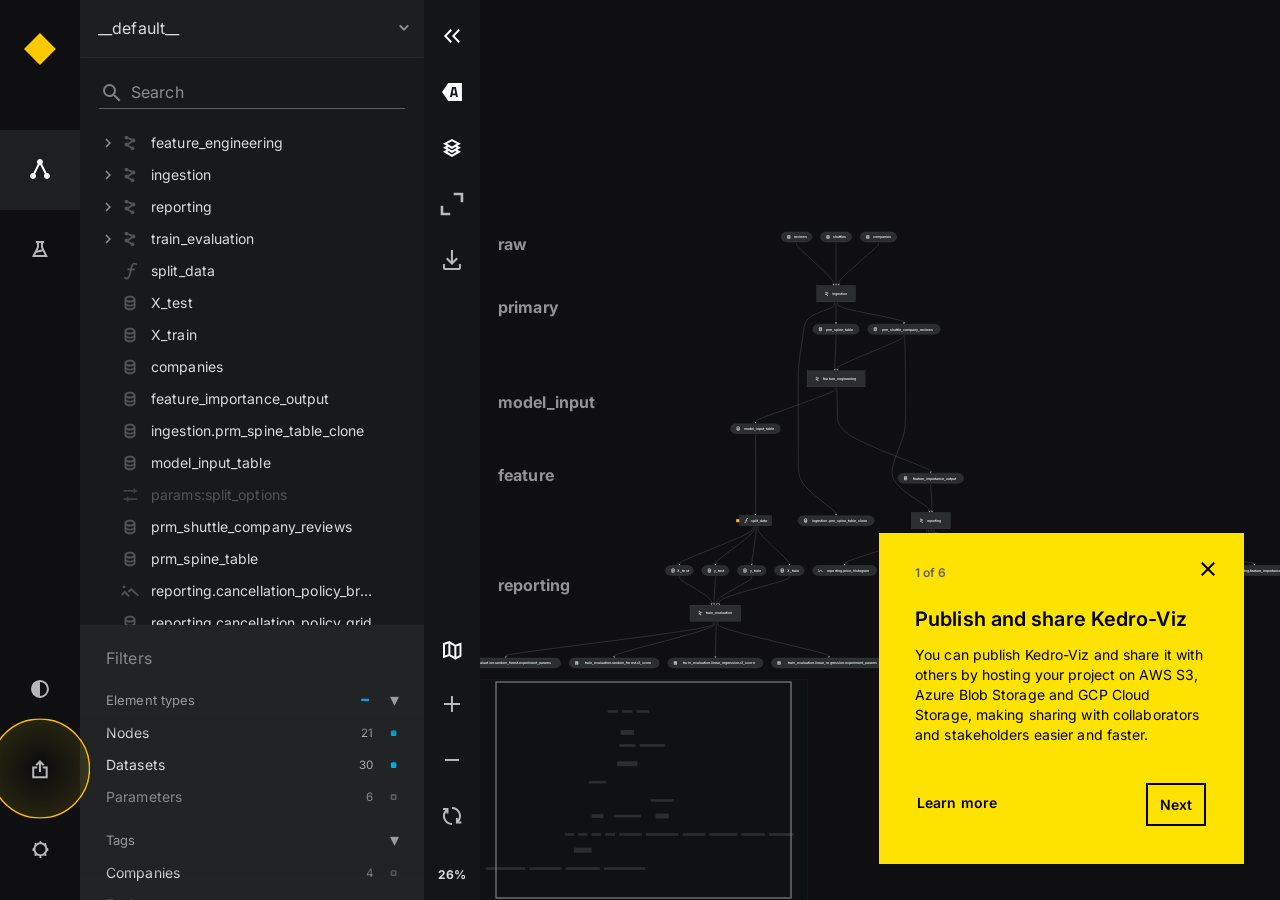
==== index.html @ f0e50290 "clear text Signed-off-by: Jitendra Gundaniya <jitendra_gundaniya@mckinsey.com>" ====
<!doctype html><html lang="en"><head><meta charset="utf-8"/><meta name="viewport" content="width=device-width,initial-scale=1,shrink-to-fit=no"/><meta name="theme-color" content="#000000"/><link rel="shortcut icon" href="./favicon.ico"/><title>Kedro-Viz</title><meta name="description" content="Kedro-Viz is an interactive development tool for building data science pipelines with Kedro."/><link rel="preconnect" href="https://fonts.googleapis.com"/><link rel="preconnect" href="https://fonts.gstatic.com" crossorigin/><link href="https://fonts.googleapis.com/css2?family=Inter:wght@400;600&display=swap" rel="stylesheet"/><script defer="defer" src="./static/js/main.639ee716.js"></script><link href="./static/css/main.9ee96c51.css" rel="stylesheet"></head><body><noscript>You need to enable JavaScript to run this app.</noscript><div id="root"></div></body></html>
---- static/css/main.9ee96c51.css ----
.kui-theme--light{--color-button--border:#000;--color-button--border--disabled:#000;--color-button__text--hover:#d9dcde;--color-button__text:#151515;--color-secondary-active:#f9f9fa}.kui-theme--dark{--color-button--border:#fff;--color-button--border--disabled:hsla(0,0%,100%,.302);--color-button__text--hover:#151515;--color-button__text:#d9dcde;--color-secondary-active:#2b2d2f}.button{display:inline-block}.button__btn{background:none;border:none;border-radius:0;box-shadow:none;color:var(--color-button__text);cursor:pointer;font-family:inherit;font-size:1.6em;font-weight:600;justify-content:center;letter-spacing:.1px;line-height:1.3;margin:2px;padding:.7em .8em .8em;transition:background .2s ease,border-color .2s ease,color .2s ease}.button__btn--small{font-size:1.4em;letter-spacing:.1px;line-height:1.4;padding:.7em .85em}.button__btn--primary{border:2px solid var(--color-button--border)}.button__btn--primary:active:not(:disabled){background:var(--color-button--border);color:var(--color-button__text--hover);transition:none}.button__btn--primary:focus{box-shadow:0 0 0 7px #00bcff}.button__btn--primary:hover:not(:disabled){background:var(--color-button--border);color:var(--color-button__text--hover)}.button__btn--primary:disabled{border:2px solid var(--color-button--border--disabled);color:var(--color-button--border--disabled);cursor:not-allowed}.button__btn--primary:focus-visible{outline:none}[data-whatinput=mouse] .button__btn--primary:focus{box-shadow:none}.button__btn--secondary{outline:4px solid #0000}.button__btn--secondary:after{background:none;content:"";display:block;height:2px;margin-bottom:-2px;transform:translateY(8px);transition:transform .1s ease,background .1s ease;width:100%}.button__btn--secondary:focus{outline:4px solid #00bcff}.button__btn--secondary:hover:after{background:var(--color-button--border);transform:translateY(4px)}.button__btn--secondary:active{background-color:var(--color-secondary-active);outline-color:var(--color-secondary-active)}[data-whatinput=mouse] .button__btn--secondary:focus{outline:none}.button__btn--success{animation:scale .35s ease;background-color:#31e27b;border:2px solid #31e27b;color:#000;width:172px}.button__btn--success:focus-visible{outline:none}.success-check-mark{animation:grow .35s ease .4s forwards;margin-left:.5em;transform:scale(0)}@keyframes scale{0%{transform:scaleX(1)}50%{transform:scaleX(1.15)}75%{transform:scaleX(.9)}to{transform:scaleX(1)}}@keyframes grow{0%{transform:scale(0)}80%{transform:scale(1.25)}to{transform:scale(1)}}.fade-enter{opacity:0}.fade-enter-active{opacity:1;transition:opacity .3s ease-in-out}.fade-exit{opacity:1}.fade-exit-active{opacity:0;transition:opacity .3s ease-in-out}.feature-hints{background-color:#ffe300;bottom:36px;color:#000;display:flex;flex-direction:column;height:auto;padding:32px 36px 36px;position:absolute;transition:height .3s ease-in-out,right .4s ease;width:365px;z-index:5}.feature-hints__reopen-message{font-size:14px;line-height:20px;margin:-8px 0 -12px}.feature-hints__nav{color:#636363;font-size:12px;font-weight:600;letter-spacing:.024px;line-height:16px}.feature-hints__close{position:absolute;right:24px;top:24px}.feature-hints__close svg{cursor:pointer;height:24px;width:24px}.feature-hints__header{font-size:20px;font-style:normal;font-weight:600;line-height:28px;margin:24px 0 12px}.feature-hints img{margin-bottom:12px}.feature-hints__description{font-size:14px;font-style:normal;font-weight:400;line-height:20px;margin-bottom:36px}.feature-hints__buttonsWrapper{display:flex;justify-content:space-between}.feature-hints__buttonsWrapper .button,.feature-hints__buttonsWrapper a{flex-shrink:0}.feature-hints__buttonsWrapper .button button{border-color:#000;color:#000}.feature-hints__buttonsWrapper .button button:hover:not(.button__btn--secondary){background:#000;color:#fff}.feature-hints__buttonsWrapper .button__btn--secondary:hover:after{background:#000}.feature-hints__buttonsWrapper .button__btn--secondary:active{background-color:initial;outline:medium none invert;outline:initial}.feature-hints__buttonsWrapper>div:first-of-type button{padding-left:0}.feature-hints__backNextButtons .button__btn--primary{margin-left:12px}.feature-hints__highlightDot{pointer-events:none;position:absolute;transform:translate(-50%,-50%);transition:left .3s ease-in-out,top .3s ease-in-out,opacity .1s ease-in-out;z-index:5}.pipeline-toolbar__label{background:var(--color-bg-alt);box-shadow:0 1px 3px #1c1e1f;color:var(--color-text-alt)}.pipeline-icon--container{position:relative}.pipeline-icon-toolbar__button{background:none;border:none;box-shadow:none;color:inherit;cursor:pointer;font-size:1.1em;height:56px;padding:0;position:relative;text-align:center;-webkit-user-select:none;user-select:none;vertical-align:middle;width:56px}@media(max-height:550px){.pipeline-icon-toolbar__button{height:42px}}.pipeline-icon-toolbar__button:focus{outline:none}[data-whatinput=keyboard] .pipeline-icon-toolbar__button:focus{outline:3px solid #00bcff}.pipeline-icon-toolbar__button:hover svg{opacity:1}.pipeline-icon-toolbar__button:disabled{cursor:not-allowed}.pipeline-icon-toolbar__button:disabled svg{opacity:.2}.pipeline-icon-toolbar__button svg{height:2.175em;width:2.175em}.pipeline-icon-toolbar__button--active svg{opacity:1}.pipeline-toolbar__label{display:inline-block;font-size:1.4em;opacity:0;padding:.5em .7em;pointer-events:none;position:absolute;white-space:nowrap;z-index:1}@media(max-width:700px){.pipeline-sidebar--visible .pipeline-toolbar__label{left:auto;margin-left:auto;margin-right:1.6em;right:50%}}.pipeline-icon-toolbar__button:hover .pipeline-toolbar__label,[data-whatinput=keyboard] .pipeline-icon-toolbar__button:focus .pipeline-toolbar__label{pointer-events:all}.pipeline-toolbar__label:after{border-style:solid;content:"";height:0;position:absolute;width:0}@media(max-width:700px){.pipeline-sidebar--visible .pipeline-toolbar__label:after{border-color:#0000 #0000 #0000 var(--color-bg-alt);border-width:7px 0 7px 7px;left:auto;right:-6.5px}}.pipeline-toolbar__label__visible{opacity:1}.pipeline-toolbar__label-right{left:50%;margin-left:1.6em;margin-top:-1.2em;top:50%}.pipeline-toolbar__label-right:after{border-color:#0000 var(--color-bg-alt) #0000 #0000;border-width:7px 7px 7px 0;left:-6.5px;top:calc(50% - 7px)}.pipeline-toolbar__label-left{margin-right:1.6em;margin-top:-1.2em;right:50%;top:50%}.pipeline-toolbar__label-left:after{border-color:#0000 #0000 #0000 var(--color-bg-alt);border-width:7px 0 7px 7px;right:7.5px;top:calc(50% - 7px)}.pipeline-toolbar__label-bottom{left:50%;margin-top:.5em;transform:translateX(-50%)}.pipeline-toolbar__label-bottom:after{border-color:#0000 #0000 var(--color-bg-alt) #0000;border-width:0 7px 7px;bottom:100%;left:calc(50% - 7px)}.pipeline-toolbar__label-top{bottom:100%;left:50%;margin-bottom:.5em;transform:translateX(-50%)}.pipeline-toolbar__label-top:after{border-color:var(--color-bg-alt) #0000 #0000 #0000;border-width:7px 7px 0;right:calc(50% - 7px);top:100%}.pipeline-icon{fill:var(--color-default-alt);opacity:.7;transition:opacity .3s ease}.pipeline-global-control-toolbar,.pipeline-global-routes-toolbar{display:block;list-style:none;margin:0;padding:1em 0}.pipeline-global-toolbar{background:var(--color-global-toolbar-background);border-right:1px solid var(--color-border-line);display:flex;flex-direction:column;height:100%;left:0;position:absolute;top:0;width:80px;z-index:5}.pipeline-global-control-toolbar{margin-top:auto}.pipeline-menu-button--large{height:80px;width:80px}.pipeline-menu-button--link:hover{background-color:var(--color-bg-2);border-right:1px solid var(--color-border-line)}.pipeline-menu-button--logo{margin-bottom:40px}.pipeline-menu-button--logo svg{height:2.9em;opacity:1;width:2.9em}.pipeline-menu-button--pipeline svg{opacity:.7}.pipeline-global-routes-toolbar a.active .pipeline-menu-button--link{background-color:var(--color-global-toolbar-active-btn);border-right:1px solid var(--color-border-line)}.pipeline-global-routes-toolbar a.active .pipeline-menu-button--link svg{opacity:1}.update-reminder-dot{background-color:#ffbc00;border-radius:50%;height:8px;position:absolute;right:28px;top:31px;width:8px}.kui-theme--light{--color-modal-bg:#242424;--color-modal-content:#fff;--color-modal-title:#000;--color-modal-description:#242424}.kui-theme--dark{--color-modal-bg:#0f0f11;--color-modal-content:#2b2d2f;--color-modal-title:#fff;--color-modal-description:#989898}.modal{height:100%;left:0;position:fixed;top:0;transition:visibility .4s ease;visibility:hidden;width:100%;z-index:6}.modal--visible{visibility:visible}.modal__bg{background:var(--color-modal-bg);height:100%;opacity:0;position:absolute;transition:opacity .4s ease;width:100%}.modal__bg--visible{opacity:.7}.modal__content{background:var(--color-modal-content);left:50%;max-width:420px;opacity:0;position:absolute;top:50%;transform:translate(-50%,-50%) translateY(80px);transition:opacity .4s,transform .4s;width:100%}.modal__content--visible{opacity:1;transform:translate(-50%,-50%)}.modal__wrapper{align-items:center;display:flex;flex-direction:column;height:100%;justify-content:space-between;padding:40px;text-align:center;width:100%}.modal__title{color:var(--color-modal-title);font-size:2em;font-weight:500;line-height:1.4;margin-bottom:40px;width:100%}.modal__description{color:var(--color-modal-description);margin-bottom:40px}.modal .pipeline-icon{position:absolute;right:10px;top:10px}.pipeline-export-modal .button{margin:0 10px}.pipeline-tooltip__text{background:var(--color-bg-alt);box-shadow:0 1px 3px #1c1e1f;color:var(--color-text-alt)}.pipeline-tooltip{bottom:calc(100% + 10px);font-size:12px;left:50%;opacity:0;pointer-events:none;position:absolute;transform:translate(-50%);transition:opacity .1s ease,visibility .1s ease 1s;visibility:hidden;z-index:9}.pipeline-tooltip--chart{bottom:auto;left:-20px;top:-10px;width:100vw}.pipeline-tooltip--visible{opacity:1;visibility:visible}.pipeline-tooltip--right{left:auto;right:-20px}.pipeline-tooltip--top{top:10px}.pipeline-tooltip--no-delay{transition-delay:0s}.pipeline-tooltip__text{max-width:calc(50vw - 150px);overflow-wrap:break-word;padding:8px 12px;position:relative;width:-webkit-max-content;width:max-content}.pipeline-tooltip__text:after{border-bottom:0 solid #0000;border-left:10px solid #0000;border-right:10px solid #0000;border-top:10px solid #0000;border-top-color:var(--color-bg-alt);bottom:-9.5px;content:"";height:0;left:10px;position:absolute;width:0}.pipeline-tooltip--chart .pipeline-tooltip__text{bottom:0;left:0;padding:12px 20px;position:absolute}.pipeline-tooltip--right.pipeline-tooltip--chart .pipeline-tooltip__text{left:auto;right:0}.pipeline-tooltip--right.pipeline-tooltip--chart .pipeline-tooltip__text:after{left:auto;right:10px}.pipeline-tooltip--top.pipeline-tooltip--chart .pipeline-tooltip__text{bottom:auto;top:0}.pipeline-tooltip--top.pipeline-tooltip--chart .pipeline-tooltip__text:after{border-bottom-color:var(--color-bg-alt);border-top-color:#0000;border-width:0 10px 10px;bottom:auto;top:-9.5px}.pipeline-tooltip--small-arrow .pipeline-tooltip__text:after{border-width:5px 5px 0;bottom:-4.5px}.pipeline-tooltip--top.pipeline-tooltip--small-arrow .pipeline-tooltip__text:after{border-width:0 5px 5px;top:-4.5px}.pipeline-tooltip--center-arrow:not(.pipeline-tooltip--right) .pipeline-tooltip__text:after{left:50%;transform:translateX(-50%)}.pipeline-tooltip--right.pipeline-tooltip--center-arrow .pipeline-tooltip__text:after{top:50%;transform:translateY(-50%)}.container{display:flex;position:relative}.command-value{align-items:center;display:flex;flex-grow:1;font-family:ui-monospace,sfmono-regular,sf mono,menlo,consolas,liberation mono,monospace;font-size:13px;padding-right:24px}.command-value--no-visible{opacity:0}.copy-message{left:0;padding-top:4px;position:absolute}.copy-message--no-visible{display:none}.toolbox{display:block;height:34px;list-style:none;margin:-.1em 0 0;padding:0;position:relative;width:26px}.copy-button{height:auto;margin-top:.3em;opacity:.55;width:auto}.copy-button .pipeline-icon{height:26px;width:26px}.copy-button:hover{opacity:1}.copy-button:active{opacity:.85;transform:translateY(1px)}.kui-theme--dark{--sliced-pipeline-action-bar--background:#242526;--sliced-pipeline-action-bar--color:#fff;--sliced-pipeline-action-bar--color-faded:#ccd0d3;--sliced-pipeline-action-bar--background--hover:#fff;--sliced-pipeline-action-bar--color--hover:#000;--sliced-pipeline-action-bar--code-background:#000;--sliced-pipeline-action-bar-shadow-start:#424242;--sliced-pipeline-action-bar-shadow-end:#000}.kui-theme--light{--sliced-pipeline-action-bar--background:#fff;--sliced-pipeline-action-bar--color:#000;--sliced-pipeline-action-bar--color-faded:#747474;--sliced-pipeline-action-bar--background--hover:#000;--sliced-pipeline-action-bar--color--hover:#fff;--sliced-pipeline-action-bar--code-background:#f2f3f4;--sliced-pipeline-action-bar-shadow-start:#c6cace;--sliced-pipeline-action-bar-shadow-end:#f2f3f4}@keyframes slideUpTranslate{0%{opacity:0;transform:translateY(30px)}to{opacity:1;transform:translateY(0)}}.sliced-pipeline-action-bar{background-color:var(--sliced-pipeline-action-bar--background);border-radius:4px;bottom:30px;display:flex;margin:0;padding:8px 10px;position:absolute;transition:transform .3s ease-out,opacity .3s ease-out}.sliced-pipeline-action-bar .pipeline-icon-toolbar__button{height:24px;margin:0;opacity:1;width:24px}.sliced-pipeline-action-bar .pipeline-icon-toolbar__button svg{fill:var(--sliced-pipeline-action-bar--color);opacity:1}.sliced-pipeline-action-bar--first-render{animation:slideUpTranslate .3s ease-out forwards}.sliced-pipeline-action-bar--info{align-items:center;color:var(--sliced-pipeline-action-bar--color-faded);display:flex;font-size:14px;font-weight:600;line-height:20px;margin-left:6px;margin-right:16px}.sliced-pipeline-action-bar--run-command{display:flex;max-width:780px;min-width:296px}.sliced-pipeline-action-bar--run-command .container{align-items:center;justify-content:space-between;width:100%}.sliced-pipeline-action-bar--run-command .command-value{background-color:var(--sliced-pipeline-action-bar--code-background);color:var(--sliced-pipeline-action-bar--color);overflow-x:scroll;padding:10px 12px;text-overflow:ellipsis;white-space:nowrap}.sliced-pipeline-action-bar--run-command .toolbox{align-items:center;display:flex;justify-content:center;margin:0 10px;width:auto}.sliced-pipeline-action-bar--run-command .pipeline-icon--container{padding:8px}.sliced-pipeline-action-bar--run-command .pipeline-icon--container:hover{background:var(--sliced-pipeline-action-bar--code-background)}.sliced-pipeline-action-bar--run-command .pipeline-icon{height:24px;width:24px}.sliced-pipeline-action-bar--run-command .pipeline-tooltip{bottom:calc(100% + 20px)}.sliced-pipeline-action-bar--run-command-long .command-value{background-attachment:local,local,scroll,scroll;background-color:var(--sliced-pipeline-action-bar--code-background);background-image:linear-gradient(to right,var(--sliced-pipeline-action-bar--code-background),var(--sliced-pipeline-action-bar--code-background)),linear-gradient(to right,var(--sliced-pipeline-action-bar--code-background),var(--sliced-pipeline-action-bar--code-background)),linear-gradient(to right,var(--sliced-pipeline-action-bar-shadow-start),var(--sliced-pipeline-action-bar-shadow-end)),linear-gradient(to left,var(--sliced-pipeline-action-bar-shadow-start),var(--sliced-pipeline-action-bar-shadow-end));background-position:0,100%,0,100%;background-repeat:no-repeat;background-size:30px 100%,30px 100%,30px 100%,30px 100%}.sliced-pipeline-action-bar--cta{align-items:center;border:1px solid var(--sliced-pipeline-action-bar--color);border-radius:4px;display:flex;height:40px;justify-content:center;padding:8px 12px}.sliced-pipeline-action-bar--reset{background:#f03b3a;border:none}.sliced-pipeline-action-bar--reset:hover{background:#dc3938}.sliced-pipeline-action-bar--reset .button__btn{border:none;color:#fff;font-size:14px;padding:0}.sliced-pipeline-action-bar--reset .button__btn:hover{background:#dc3938;color:#fff}.sliced-pipeline-action-bar--slice{cursor:pointer}.sliced-pipeline-action-bar--slice:hover{background:var(--sliced-pipeline-action-bar--background--hover)}.sliced-pipeline-action-bar--slice:hover .pipeline-icon path{fill:var(--sliced-pipeline-action-bar--color--hover)}.sliced-pipeline-action-bar--slice:hover .sliced-pipeline-action-bar--slice-text{color:var(--sliced-pipeline-action-bar--color--hover)}.sliced-pipeline-action-bar--slice .pipeline-icon--container{list-style-type:none}.sliced-pipeline-action-bar--slice .pipeline-icon{height:24px;width:24px}.sliced-pipeline-action-bar--slice .pipeline-icon path{fill:var(--sliced-pipeline-action-bar--color)}.sliced-pipeline-action-bar--slice .sliced-pipeline-action-bar--slice-text{color:var(--sliced-pipeline-action-bar--color);font-size:14px;font-weight:600;margin-left:4px}.kui-theme--dark{--sliced-pipeline-notification--background:#242526;--sliced-pipeline-notification--color:#fff}.kui-theme--light{--sliced-pipeline-notification--background:#fff;--sliced-pipeline-notification--color:#000}.sliced-pipeline-notification{animation:fadeIn .5s ease-out forwards;background-color:var(--sliced-pipeline-notification--background);border-radius:4px;bottom:30px;color:var(--sliced-pipeline-notification--color);display:flex;font-size:14px;font-style:normal;font-weight:600;left:40%;margin:0;padding:8px 16px;position:absolute;transition:left .5s ease-out}.sliced-pipeline-notification--no-sidebar{left:30%}.feedback-button{background-color:#007bff;border:none;color:#fff;cursor:pointer;font-size:16px;height:40px;line-height:40px;opacity:0;padding:0 16px;position:fixed;right:-96px;text-align:center;top:50%;transform:translateY(-50%) rotate(90deg)}.feedback-button--visible{opacity:1;transition:opacity .5s ease-in}.kui-theme--dark{--mood-name--color:#747474}.kui-theme--light{--mood-name--color:#989898}.mood-wrapper{align-items:center;display:flex;gap:12px;justify-content:center}.mood-wrapper .pipeline-icon--container{list-style-type:none}.mood-wrapper .pipeline-icon-toolbar__button{height:32px;width:32px}.mood-wrapper .pipeline-icon-toolbar__button:hover path{fill:#00bcff}.mood-wrapper .pipeline-icon-toolbar__button svg{height:32px;width:32px}.mood-icon--selected path{fill:#00bcff}.mood-icon-wrapper--selected{position:relative}.mood-name{color:var(--mood-name--color);font-size:12px;font-style:normal;font-weight:400;left:50%;line-height:20px;margin-top:12px;opacity:0;position:absolute;text-align:center;top:125%;transform:translate(-50%,-50%)}.mood-name--selected{opacity:1}.kui-theme--dark{--feedback-form-bg:#fff;--feedback-form-content:#2b2d2f;--feedback-form-title:#000;--feedback-form--text-area--background:#242526;--feedback-form--text-area-placeholder--color:#747474}.kui-theme--light{--feedback-form-bg:#000;--feedback-form-content:#fff;--feedback-form-title:#fff;--feedback-form--text-area--background:#fff;--feedback-form--text-area-placeholder--color:#989898}.feedback-form--wrapper{animation:fadeIn .5s ease-in;background-color:var(--feedback-form-bg);border-radius:8px 0 0 8px;min-width:312px;padding:24px 24px 36px;position:fixed;right:0;top:320px}.feedback-form--wrapper .button__btn{margin-top:12px}.feedback-form--wrapper-no-text-area{padding-bottom:68px}.feedback-form--text-area::placeholder{color:var(--feedback-form--text-area-placeholder--color);font-family:Inter,sans-serif;margin:auto;text-align:center}.feedback-form--text-area{align-items:center;background-color:#0000;border:1px solid gray;color:var(--feedback-form-title);display:flex;font-family:Inter,sans-serif;font-size:14px;height:104px;margin-top:68px;padding:8px 12px;resize:none;text-align:left;width:364px}.feedback-form--title{color:var(--feedback-form-title);font-size:18px;font-style:normal;font-weight:400;line-height:28px;margin-bottom:24px;margin-top:12px;text-align:center}.feedback-form--close-icon{cursor:pointer;height:24px;margin-left:auto;width:24px}.feedback-form--close-icon path{fill:var(--feedback-form-title)}.feedback-form{align-items:center;display:flex;flex-direction:column;justify-content:center}.feedback-form .button__btn{border:1px solid var(--feedback-form-title);color:var(--feedback-form-title);margin-top:36px;padding:8px 12px}.feedback-form .button__btn:hover{background-color:var(--feedback-form-title);color:var(--feedback-form-bg)}.feedback-form--message{color:var(--feedback-form-title);font-size:14px;font-style:normal;font-weight:400;line-height:20px;padding:24px 36px;width:auto}.pipeline-edge path{fill:none;stroke-width:1.5px;stroke:var(--edge-stroke);pointer-events:none}.pipeline-edge--parameters path{stroke:var(--parameter-accent)}.pipeline-edge--parameters-input path{stroke:var(--parameter-accent-input)}.pipeline-edge--dataset--input path{stroke-dasharray:3px 3px}.pipeline-edge--faded{opacity:.1}.pipeline-flowchart__arrowhead{fill:var(--edge-arrowhead-fill)}.pipeline-flowchart__arrowhead--input{fill:var(--node-input-fill)}.pipeline-flowchart__arrowhead--accent{fill:var(--parameter-accent)}.pipeline-flowchart__arrowhead--accent--input{fill:var(--parameter-accent-input)}.pipeline-layer{fill:var(--layer-fill);opacity:0;transition:opacity .5s ease}.pipeline-layer:hover{opacity:1}.pipeline-graph--export .pipeline-layer{display:none}@media print{.pipeline-layer{display:none}}.kui-theme--light{--layer-bg-transparent:#ccd0d300}.kui-theme--dark{--layer-bg-transparent:#0f0f1100}.pipeline-flowchart__layer-names{height:100%;left:0;list-style:none;margin:0;opacity:0;padding:0;pointer-events:none;position:absolute;top:0;transition:opacity .7s ease;width:130px}.pipeline-flowchart__layer-names--visible{opacity:1}.pipeline-flowchart__layer-names--no-global-toolbar{left:-80px}.pipeline-flowchart__layer-names--no-sidebar{left:0}@media print{.pipeline-flowchart__layer-names{display:none}}.pipeline-layer-name{align-items:center;color:var(--layer-text);display:flex;font-size:1.6em;font-weight:700;height:20px;padding-left:18px;position:absolute;top:-10px;transition:opacity .5s ease;white-space:nowrap}.pipeline-layer-name--active{opacity:1!important}.pipeline-node{cursor:pointer}.pipeline-node text{fill:var(--node-labeltext-fill);font-size:1.4em;font-weight:600;pointer-events:none}.pipeline-node .pipeline-node__bg{stroke-width:1px;fill:var(--node-fill-default);stroke:var(--node-stroke-default)}.pipeline-node:focus{outline:none}[data-whatinput=keyboard] .pipeline-node:focus .pipeline-node__bg{stroke:#00bcff;stroke-width:3.5px}.pipeline-node--active .pipeline-node__bg{fill:var(--node-fill-active);stroke:var(--node-stroke-active)}.pipeline-node--active .pipeline-node__icon,.pipeline-node--active text{fill:var(--node-icon-fill)}.pipeline-node--parameters .pipeline-node__bg{stroke:var(--parameter-accent)}.pipeline-node--dataset-input text{fill:var(--node-input-fill)}.pipeline-node--dataset-input .pipeline-node__bg{fill:#0000;stroke:var(--node-input-fill);stroke-dasharray:3px 3px}.pipeline-node--dataset-input .pipeline-node__icon{fill:var(--node-input-fill)}.pipeline-node-input--active .pipeline-node__bg{fill:var(--node-input-fill-active)}.pipeline-node-input--active .pipeline-node__icon,.pipeline-node-input--active text,.pipeline-node-input--selected .pipeline-node__icon,.pipeline-node-input--selected text{fill:var(--node-input-icon-selected)}.pipeline-node--parameter-input text{fill:var(--node-input-fill)}.pipeline-node--parameter-input .pipeline-node__bg{fill:#0000;stroke:var(--parameter-accent-input);stroke-dasharray:3px 3px}.pipeline-node--parameter-input .pipeline-node__icon{fill:var(--node-input-fill)}.pipeline-node__parameter-indicator{fill:var(--parameter-accent);opacity:0;transition:opacity .3s ease}.pipeline-node__parameter-indicator--visible{opacity:1}.pipeline-node--selected .pipeline-node__bg{stroke-width:2px;fill:var(--node-fill-selected);stroke:var(--node-stroke-selected)}.pipeline-node--selected .pipeline-node__icon,.pipeline-node--selected .pipeline-node__text{fill:var(--node-icon-fill)}.pipeline-node--sliced-pipeline .pipeline-node__bg{stroke-width:2px;fill:var(--node-fill-sliced);stroke:var(--node-stroke-sliced)}.pipeline-node--sliced-pipeline .pipeline-node__icon,.pipeline-node--sliced-pipeline .pipeline-node__text{fill:var(--node-icon-fill)}.pipeline-node--from-to-sliced-pipeline .pipeline-node__bg{stroke-width:2px;fill:var(--node-fill-selected);stroke:var(--node-stroke-selected)}.pipeline-node--from-to-sliced-pipeline .pipeline-node__icon,.pipeline-node--from-to-sliced-pipeline .pipeline-node__text{fill:var(--node-icon-fill)}.pipeline-node--collapsed-hint .pipeline-node__bg{stroke:var(--parameter-accent)}.pipeline-node--faded{opacity:.3}.pipeline-node__icon{fill:var(--node-icon-fill);pointer-events:none;transition:transform .3s ease}.pipeline-node__text{transition:opacity .15s ease}.kui-theme--light{--node-icon-fill:#151515;--node-input-fill-active:#d9dcde;--node-input-icon-selected:#000;--node-fill-default:#fff;--node-stroke-default:#d9dcde;--node-fill-active:#82a8b8;--node-stroke-active:#0084b2;--node-fill-selected:#82a8b8;--node-stroke-selected:#005c7d;--node-fill-sliced:#cfdfe7;--node-stroke-sliced:#005c7d;--node-labeltext-fill:#151515;--edge-stroke:#abb2b7;--edge-arrowhead-fill:#abb2b7;--layer-fill:#ecedef;--layer-text:#000;--node-input-fill:#747474;--parameter-accent:#a000bc;--parameter-accent-input:#a000bc}.kui-theme--light.pipeline-graph--export{--node-fill-default:#f2f3f4;--node-stroke-default:#c6cace;--edge-stroke:#868686}@media print{.kui-theme--light{--node-fill-default:#f2f3f4;--node-stroke-default:#c6cace;--edge-stroke:#868686}}.kui-theme--dark{--node-icon-fill:#d9dcde;--node-input-fill-active:#1c1e1f;--node-input-icon-selected:#ccd0d3;--node-fill-default:#2b2d2f;--node-stroke-default:#525252;--node-fill-active:#005c7d;--node-stroke-active:#0084b2;--node-fill-selected:#005c7d;--node-stroke-selected:#00bcff;--node-fill-sliced:#052f41;--node-stroke-sliced:#00bcff;--node-labeltext-fill:#d9dcde;--edge-stroke:#636363;--edge-arrowhead-fill:#c6cace;--layer-fill:#18191b;--layer-text:#fff;--node-input-fill:#5e6c74;--parameter-accent:#ffbc00;--parameter-accent-input:#7d5c00}.pipeline-flowchart{height:100%}.pipeline-flowchart__graph{display:block}.pipeline-flowchart__graph.pipeline-graph--export.kui-theme--dark{background:#0f0f11}@media print{.pipeline-flowchart__graph{height:auto;width:100%}}.pipeline-zoom-wrapper--hidden{opacity:0}@media print{.pipeline-zoom-wrapper{opacity:1;transform:inherit}}.pipeline-flowchart__zoom-wrapper--animating{shape-rendering:optimizespeed;text-rendering:optimizespeed}.pipeline-warning{display:flex;flex-direction:column;height:100%;justify-content:center;left:0;position:absolute;text-align:center;top:0;transform:translateX(56px);transition:transform .4s ease,width .4s ease;width:calc(100% - 56px)}@media(min-width:700px){.pipeline-warning--sidebar-visible{transform:translateX(400px);width:calc(100% - 400px)}}.pipeline-warning__subtitle,.pipeline-warning__title{margin:0 auto;width:90%}@keyframes fadeIn{0%{opacity:0}to{opacity:1}}.pipeline-warning__title{animation:fadeIn 1s;font-size:2.8em;font-weight:400;margin-bottom:.6em}@media(min-width:700px){.pipeline-warning__title{font-size:3.8em}}.pipeline-warning__subtitle{animation:fadeIn 1s;font-size:1.4em;margin-bottom:2.4em;max-width:30em}@media(min-width:700px){.pipeline-warning__subtitle{font-size:1.5em}}.pipeline-warning .button:first-of-type{margin-bottom:1.2em}.pipeline-loading-icon{display:block;height:40px;opacity:0;pointer-events:none;width:40px}.pipeline-loading-icon--visible{opacity:1;transition-delay:.5s}.pipeline-loading-icon path{fill:none;stroke-width:8px}.pipeline-loading-icon path:first-of-type{stroke:#fff;stroke-dasharray:62.5,437.5;animation:stroke-spin1 2s linear infinite}.pipeline-loading-icon path:nth-of-type(2){stroke-dasharray:437.5,62.5;stroke:#ffbc00;animation:stroke-spin2 2s linear infinite}@keyframes stroke-spin1{0%{stroke-dashoffset:250}to{stroke-dashoffset:-250}}@keyframes stroke-spin2{0%{stroke-dashoffset:187.5}to{stroke-dashoffset:-312.5}}.kui-theme--light{--color-bg:#e6e7e9;--color-highlight:#f2f3f4}.kui-theme--dark{--color-highlight:#1e1f21}.preview-table__header{font-size:12px;font-weight:600;line-height:16px;padding-bottom:12px}.preview-table__data{font-size:12px;font-weight:400;line-height:16px;padding-bottom:8px}.preview-table__small{margin:30px 32px}.preview-table__small .preview-table__data,.preview-table__small .preview-table__header{padding-right:32px;text-align:left}.preview-table__large{margin:auto 30px 30px auto}.preview-table__large .preview-table__data,.preview-table__large .preview-table__header{padding:12px 42px 12px 22px;text-align:left}.preview-table__large .preview-table__row-header{background:var(--color-bg);position:-webkit-sticky;position:sticky;top:0;z-index:1}.preview-table__large .preview-table__data-hovered,.preview-table__large .preview-table__header:hover,.preview-table__large .preview-table__row:hover{background:var(--color-highlight)}.preview-table__header:hover,.preview-table__row:hover{cursor:pointer}.preview-table__data,.preview-table__header{outline:0;position:relative}.pipeline-json__object{display:contents;margin-bottom:1.2em;margin-right:-35px;margin-top:1.2em;white-space:pre-wrap;word-break:break-word}.pipeline-json__object .pretty-json-container{font-family:ui-monospace,sfmono-regular,sf mono,menlo,consolas,liberation mono,monospace;font-size:.87em}.pipeline-json__object .object-key-val,.pipeline-json__object .variable-row{border-left:none!important}.pipeline-plotly-chart{display:flex}.pipeline-plotly-chart .js-plotly-plot{align-items:center;display:flex}.pipeline-plotly__oneChart{height:calc(92% - 80px);margin:0 0 24px;width:100%}.pipeline-plotly__threeCharts,.pipeline-plotly__twoCharts{display:flex;height:100%;margin:0 0 24px;width:100%}.pipeline-metadata{background:var(--color-sidebar-background);border-bottom:1px solid var(--color-sidebar-border);border-right:1px solid var(--color-border-line)}.pipeline-metadata__link{background:none;border:none;box-shadow:none;color:inherit;cursor:pointer;font-family:inherit;font-size:inherit}.pipeline-metadata__link:focus{outline:none}[data-whatintent=keyboard] .pipeline-metadata__link:focus{box-shadow:inset 0 0 0 3px #00bcff}.kui-theme--light{--color-metadata-bg:#fdfdfd;--color-metadata-preview-bg:#d5d8da;--color-metadata-kind-token-bg:#c0c5c9;--color-plot-bg:#e6e7e9;--color-button-plot-hovered:#005c7d}.kui-theme--dark{--color-metadata-bg:#212324;--color-metadata-preview-bg:#101112;--color-metadata-kind-token-bg:#323232;--color-plot-bg:#141516;--color-button-plot-hovered:#005c7d}.pipeline-metadata{background:var(--color-metadata-bg);border-left:1px solid var(--color-border-line);bottom:-1px;display:flex;flex-direction:column;max-width:400px;overflow:hidden auto;position:absolute;right:-1px;top:-1px;transform:translateX(100%);transition:transform .4s ease;width:100%;z-index:3}.pipeline-metadata--visible{transform:translateX(0)}@media print{.pipeline-metadata{display:none}}.pipeline-metadata__close-button{position:absolute;right:0;top:0}.pipeline-metadata__close-button,.pipeline-metadata__close-button svg{height:24px;width:24px}.pipeline-metadata__label,.pipeline-metadata__row{margin:32px 36px}.pipeline-metadata__header{display:flex;justify-content:space-between;padding-right:8px}.pipeline-metadata__header-toolbox{display:flex;flex-direction:column-reverse;justify-content:space-between;margin:3.2em 3.6em;padding-right:24px;position:relative}.pipeline-metadata__icon{fill:var(--color-text);display:inline-block;flex-grow:0;flex-shrink:0;height:28px;margin:.05em .55em 0 -.3em;width:28px}.pipeline-metadata__header-toolbox .pipeline-toggle-label{font-size:1.4em}.pipeline-metadata__title{flex-grow:1;font-size:1.8em;font-weight:400;line-height:1.6;margin:0;word-break:break-word}.pipeline-metadata__list{display:flex;flex-direction:column;flex-grow:1;margin:0}.pipeline-metadata__label{font-size:1.3em;font-weight:400;margin-bottom:.572em;opacity:.65;-webkit-user-select:none;user-select:none}.pipeline-metadata__row{font-size:1.4em;margin-top:.572em}.pipeline-metadata__value{display:inline;flex-grow:0;line-height:1.5;margin-right:auto;white-space:pre-wrap;word-break:break-word}.pipeline-metadata__value--kind-path,.pipeline-metadata__value--kind-type{direction:rtl;display:block;overflow:hidden;text-align:left;text-overflow:ellipsis;white-space:nowrap}.pipeline-metadata__value--kind-token{background:var(--color-metadata-kind-token-bg);display:inline-block;font-weight:600;padding:.18em .6em .2em}code .pipeline-metadata__value--kind-token{font-family:ui-monospace,sfmono-regular,sf mono,menlo,consolas,liberation mono,monospace;font-size:.85em;font-weight:400;padding:.4em .8em}.pipeline-metadata__value-list-expand{-webkit-appearance:none;appearance:none;background:none;border:0;border-bottom:1px solid #0000;color:var(--color-text);cursor:pointer;display:block;font-size:.96em;margin:.6em 0 0;opacity:.45;padding:0 0 .12em}.pipeline-metadata__value-list-expand:hover{border-bottom-color:var(--color-text);opacity:.55}.pipeline-metadata__value-list--no-inline{list-style-type:none;margin:0;padding:0}.pipeline-metadata__value-list--no-inline li{margin-left:1em;position:relative}.pipeline-metadata__value-list--no-inline li:before{content:"▪";margin-left:-1em;position:absolute}.pipeline-metadata__value-list--inline{list-style:none;margin:0 -.3em;padding:0}.pipeline-metadata__value-list--inline li{display:inline;margin:.2em .3em}.pipeline-metadata__value-list--commas li:not(:last-child):after{content:", "}.pipeline-metadata__plot{cursor:pointer;display:flex;height:300px}.pipeline-metadata__plot-image-container{height:100%;position:relative;width:100%}.pipeline-metadata__plot-image{width:100%}.pipeline-metadata__plot-image--expanded{height:100%;left:50%;position:absolute;transform:translateX(-50%)}.pipeline-metadata__properties{flex-grow:1;height:0;margin-top:auto;overflow-y:auto}.pipeline-metadata__properties :first-child{margin-top:0}.pipeline-metadata__link{align-items:center;background-color:var(--color-button-plot);display:flex;flex-direction:row;justify-content:center;padding:0;z-index:1}.pipeline-metadata__link:hover{background-color:var(--color-button-plot-hovered)}.pipeline-metadata__link-icon{fill:var(--color-button-text);height:1.9em;margin:0 .8em 0 0;width:1.9em}.pipeline-metadata__link-text{color:var(--color-button-text);font-size:1.6em;margin:18px 0}.pipeline-metadata__object .pretty-json-container{font-family:ui-monospace,sfmono-regular,sf mono,menlo,consolas,liberation mono,monospace;font-size:.87em}.pipeline-metadata__preview,.pipeline-metadata__preview-json{background:var(--color-metadata-preview-bg);height:300px;position:relative}.pipeline-metadata__preview-json{padding:10px 0 0 20px}.pipeline-metadata__preview-json .scrollable-container{padding-bottom:10px}.scrollable-container{height:100%;max-height:300px;max-width:400px;overflow:scroll;width:100%}.pipeline-metadata__preview-shadow-box-right{background-image:linear-gradient(to right,#0000,var(--color-metadata-preview-bg));border:none;content:" ";height:100%;position:absolute;right:0;top:0;width:50px}.pipeline-metadata__preview-shadow-box-bottom{background-image:linear-gradient(to bottom,#0000,var(--color-metadata-preview-bg));border:none;bottom:0;content:" ";height:40px;left:0;position:absolute;width:100%}.pipeline-metadata-code{background:var(--color-sidebar-background);border-bottom:1px solid var(--color-sidebar-border);border-right:1px solid var(--color-border-line)}.kui-theme--light .pipeline-metadata-code__code .hljs-comment,.kui-theme--light .pipeline-metadata-code__code .hljs-quote{color:dimgray}.kui-theme--light .pipeline-metadata-code__code .hljs-deletion,.kui-theme--light .pipeline-metadata-code__code .hljs-name,.kui-theme--light .pipeline-metadata-code__code .hljs-regexp,.kui-theme--light .pipeline-metadata-code__code .hljs-selector-class,.kui-theme--light .pipeline-metadata-code__code .hljs-selector-id,.kui-theme--light .pipeline-metadata-code__code .hljs-tag,.kui-theme--light .pipeline-metadata-code__code .hljs-template-variable,.kui-theme--light .pipeline-metadata-code__code .hljs-variable{color:#d91e18}.kui-theme--light .pipeline-metadata-code__code .hljs-attribute,.kui-theme--light .pipeline-metadata-code__code .hljs-built_in,.kui-theme--light .pipeline-metadata-code__code .hljs-builtin-name,.kui-theme--light .pipeline-metadata-code__code .hljs-link,.kui-theme--light .pipeline-metadata-code__code .hljs-literal,.kui-theme--light .pipeline-metadata-code__code .hljs-meta,.kui-theme--light .pipeline-metadata-code__code .hljs-number,.kui-theme--light .pipeline-metadata-code__code .hljs-params,.kui-theme--light .pipeline-metadata-code__code .hljs-type{color:#aa5d00}.kui-theme--light .pipeline-metadata-code__code .hljs-addition,.kui-theme--light .pipeline-metadata-code__code .hljs-bullet,.kui-theme--light .pipeline-metadata-code__code .hljs-string,.kui-theme--light .pipeline-metadata-code__code .hljs-symbol{color:green}.kui-theme--light .pipeline-metadata-code__code .hljs-section,.kui-theme--light .pipeline-metadata-code__code .hljs-title{color:#007faa}.kui-theme--light .pipeline-metadata-code__code .hljs-keyword,.kui-theme--light .pipeline-metadata-code__code .hljs-selector-tag{color:#7928a1}.kui-theme--light .pipeline-metadata-code__code .hljs{background:#fefefe;color:#545454;display:block;overflow-x:auto;padding:.5em}.kui-theme--light .pipeline-metadata-code__code .hljs-emphasis{font-style:italic}.kui-theme--light .pipeline-metadata-code__code .hljs-strong{font-weight:700}@media screen and (-ms-high-contrast:active){.kui-theme--light .pipeline-metadata-code__code .hljs-addition,.kui-theme--light .pipeline-metadata-code__code .hljs-attribute,.kui-theme--light .pipeline-metadata-code__code .hljs-built_in,.kui-theme--light .pipeline-metadata-code__code .hljs-builtin-name,.kui-theme--light .pipeline-metadata-code__code .hljs-bullet,.kui-theme--light .pipeline-metadata-code__code .hljs-comment,.kui-theme--light .pipeline-metadata-code__code .hljs-link,.kui-theme--light .pipeline-metadata-code__code .hljs-literal,.kui-theme--light .pipeline-metadata-code__code .hljs-meta,.kui-theme--light .pipeline-metadata-code__code .hljs-number,.kui-theme--light .pipeline-metadata-code__code .hljs-params,.kui-theme--light .pipeline-metadata-code__code .hljs-quote,.kui-theme--light .pipeline-metadata-code__code .hljs-string,.kui-theme--light .pipeline-metadata-code__code .hljs-symbol,.kui-theme--light .pipeline-metadata-code__code .hljs-type{color:highlight}.kui-theme--light .pipeline-metadata-code__code .hljs-keyword,.kui-theme--light .pipeline-metadata-code__code .hljs-selector-tag{font-weight:700}}.kui-theme--dark .pipeline-metadata-code__code .hljs-comment,.kui-theme--dark .pipeline-metadata-code__code .hljs-quote{color:#d4d0ab}.kui-theme--dark .pipeline-metadata-code__code .hljs-deletion,.kui-theme--dark .pipeline-metadata-code__code .hljs-name,.kui-theme--dark .pipeline-metadata-code__code .hljs-regexp,.kui-theme--dark .pipeline-metadata-code__code .hljs-selector-class,.kui-theme--dark .pipeline-metadata-code__code .hljs-selector-id,.kui-theme--dark .pipeline-metadata-code__code .hljs-tag,.kui-theme--dark .pipeline-metadata-code__code .hljs-template-variable,.kui-theme--dark .pipeline-metadata-code__code .hljs-variable{color:#ffa07a}.kui-theme--dark .pipeline-metadata-code__code .hljs-built_in,.kui-theme--dark .pipeline-metadata-code__code .hljs-builtin-name,.kui-theme--dark .pipeline-metadata-code__code .hljs-link,.kui-theme--dark .pipeline-metadata-code__code .hljs-literal,.kui-theme--dark .pipeline-metadata-code__code .hljs-meta,.kui-theme--dark .pipeline-metadata-code__code .hljs-number,.kui-theme--dark .pipeline-metadata-code__code .hljs-params,.kui-theme--dark .pipeline-metadata-code__code .hljs-type{color:#f5ab35}.kui-theme--dark .pipeline-metadata-code__code .hljs-attribute{color:gold}.kui-theme--dark .pipeline-metadata-code__code .hljs-addition,.kui-theme--dark .pipeline-metadata-code__code .hljs-bullet,.kui-theme--dark .pipeline-metadata-code__code .hljs-string,.kui-theme--dark .pipeline-metadata-code__code .hljs-symbol{color:#abe338}.kui-theme--dark .pipeline-metadata-code__code .hljs-section,.kui-theme--dark .pipeline-metadata-code__code .hljs-title{color:#00e0e0}.kui-theme--dark .pipeline-metadata-code__code .hljs-keyword,.kui-theme--dark .pipeline-metadata-code__code .hljs-selector-tag{color:#dcc6e0}.kui-theme--dark .pipeline-metadata-code__code .hljs{background:#2b2b2b;color:#f8f8f2;display:block;overflow-x:auto;padding:.5em}.kui-theme--dark .pipeline-metadata-code__code .hljs-emphasis{font-style:italic}.kui-theme--dark .pipeline-metadata-code__code .hljs-strong{font-weight:700}@media screen and (-ms-high-contrast:active){.kui-theme--dark .pipeline-metadata-code__code .hljs-addition,.kui-theme--dark .pipeline-metadata-code__code .hljs-attribute,.kui-theme--dark .pipeline-metadata-code__code .hljs-built_in,.kui-theme--dark .pipeline-metadata-code__code .hljs-builtin-name,.kui-theme--dark .pipeline-metadata-code__code .hljs-bullet,.kui-theme--dark .pipeline-metadata-code__code .hljs-comment,.kui-theme--dark .pipeline-metadata-code__code .hljs-link,.kui-theme--dark .pipeline-metadata-code__code .hljs-literal,.kui-theme--dark .pipeline-metadata-code__code .hljs-meta,.kui-theme--dark .pipeline-metadata-code__code .hljs-number,.kui-theme--dark .pipeline-metadata-code__code .hljs-params,.kui-theme--dark .pipeline-metadata-code__code .hljs-quote,.kui-theme--dark .pipeline-metadata-code__code .hljs-string,.kui-theme--dark .pipeline-metadata-code__code .hljs-symbol,.kui-theme--dark .pipeline-metadata-code__code .hljs-type{color:highlight}.kui-theme--dark .pipeline-metadata-code__code .hljs-keyword,.kui-theme--dark .pipeline-metadata-code__code .hljs-selector-tag{font-weight:700}}.kui-theme--light{--color-metadata-code-bg:#fdfdfd}.kui-theme--dark{--color-metadata-code-bg:#1c1e1f}.pipeline-metadata-code{background:var(--color-metadata-code-bg);display:flex;flex-direction:column;inset:-1px 0;padding:0 400px 0 0;position:absolute;transform:translateX(100vw);transition:transform .5s ease .1s,left .5s ease;z-index:3}.pipeline-metadata-code--visible{transform:translateX(80px)}@media(min-width:1200px){.pipeline-metadata-code--sidebarVisible{left:424px}}@media(min-width:1304px){.pipeline-metadata-code--sidebarVisible{left:400px}}@media(min-width:1200px){.pipeline-metadata-code--no-sidebarVisible{left:80px}}@media(min-width:960px){.pipeline-metadata-code--no-sidebarVisible{left:400px}}@media print{.pipeline-metadata-code{display:none}}.pipeline-metadata-code__title{flex-grow:0;font-size:1.8em;font-weight:400;line-height:1.6;margin:2.1em 36px 1.8em}.pipeline-metadata-code__code{display:block;flex-grow:1;font-size:1.25em;line-height:1.8;opacity:1;overflow:auto;transition:opacity .4s ease .4s}.pipeline-metadata-code--no-visible .pipeline-metadata-code__code{opacity:0;transition:opacity .3s ease}.pipeline-metadata-code__code *{font-family:ui-monospace,sfmono-regular,sf mono,menlo,consolas,liberation mono,monospace}.pipeline-metadata-code__code .hljs-keyword{color:var(--color-metadata-code-text)}.pipeline-metadata-code pre{display:inline-block;margin:0;padding:0 36px 36px}.kui-theme--light{--color-toggle-on:#0084b2;--color-toggle-on-bar:#0084b2;--color-toggle-off:#000;--color-toggle-off-bar:rgba(0,0,0,.302);--color-toggle-on-label:#0084b2;--color-toggle-off-label:#151515}.kui-theme--dark{--color-toggle-on:#00e3ff;--color-toggle-on-bar:#00e3ff;--color-toggle-off:#fff;--color-toggle-off-bar:hsla(0,0%,100%,.302);--color-toggle-on-label:#00e3ff;--color-toggle-off-label:#d9dcde}.pipeline-toggle{display:flex;margin-bottom:3.2em;transition:opacity .2s ease}.pipeline-toggle--no-hasCode{opacity:.35;pointer-events:none}.pipeline-toggle-input{clip:rect(0 0 0 0);-webkit-clip-path:inset(50%);clip-path:inset(50%);height:1px;overflow:hidden;position:absolute;white-space:nowrap;width:1px}.pipeline-toggle-label{color:var(--color-toggle-off-label);cursor:pointer;padding:.1em 0 0 2.2em;position:relative;-webkit-user-select:none;user-select:none}.pipeline-toggle-input:checked+.pipeline-toggle-label{color:var(--color-toggle-on-label)}.pipeline-toggle-label:after,.pipeline-toggle-label:before{content:" ";display:block;left:0;margin:0 .8em 0 0;position:absolute;top:.81em;transform:translateY(-50%)}.pipeline-toggle-label:before{background-color:var(--color-toggle-off-bar);border-radius:.5em;height:.8em;transition:opacity .15s ease;width:1.7em}.pipeline-toggle-label:after{background-color:var(--color-toggle-off);border-radius:50%;color:var(--color-toggle-on-label);height:.8em;transition:opacity .15s ease,transform .15s ease;width:.8em}[data-whatinput=keyboard] input:focus+.pipeline-toggle-label:before{box-shadow:0 0 0 3px #00bcff}.pipeline-toggle-label--checked:before{background-color:var(--color-toggle-on-bar);opacity:.3}.pipeline-toggle-label--checked:after{background-color:var(--color-toggle-on);transform:translate(100%,-50%)}.pipeline-metadata-label__stats{margin:0 24px 0 8px}.pipeline-metadata-value__stats{font-size:18px}.stats-container__overflow{grid-gap:8px;align-items:baseline;display:grid;gap:8px;grid-template-columns:auto 1fr}.stats-container__overflow .pipeline-metadata-value__stats{margin-left:auto;margin-right:0}.stats-container__overflow .pipeline-metadata-label__stats{margin-right:auto}.pipeline-metadata-modal__back,.pipeline-metadata-modal__collapse-plot{background:none;border:none;box-shadow:none;color:inherit;cursor:pointer;font-family:inherit;font-size:inherit;padding:0}.pipeline-metadata-modal__back:focus,.pipeline-metadata-modal__collapse-plot:focus{outline:none}[data-whatintent=keyboard] .pipeline-metadata-modal__back:focus,[data-whatintent=keyboard] .pipeline-metadata-modal__collapse-plot:focus{box-shadow:inset 0 0 0 3px #00bcff}.kui-theme--light{--color-bg-plot:#e6e7e9;--color-button-plot:#005c7d;--color-button-plot-hovered:#0084b2;--color-button-text:#fff}.kui-theme--dark{--color-bg-plot:#141516;--color-button-plot:#005c7d;--color-button-plot-hovered:#0084b2;--color-button-text:#fff}.pipeline-metadata-modal{align-content:center;align-items:center;background-color:var(--color-bg-plot);display:flex;flex-direction:column;height:100%;inset:0 0 0 80px;position:absolute;z-index:6}.pipeline-metadata-modal .pipeline-matplotlib-chart,.pipeline-metadata-modal .pipeline-plotly-chart{height:calc(92% - 80px);margin:auto;width:calc(98% - 160px)}.pipeline-metadata-modal__top{align-content:center;align-items:center;display:flex;flex-direction:row;min-width:100%;padding:1.5em}.pipeline-metadata-modal__header{display:flex;margin:0 auto;padding:0 32px}.pipeline-metadata-modal__icon{fill:var(--color-text);display:inline-block;height:2.8em;margin:0 10px 0 0;width:2.9em}.pipeline-metadata-modal__title{font-size:1.8em;margin-top:1px}.pipeline-metadata-modal__back{align-items:center;display:flex;flex-direction:row;padding:6px 12px;position:relative}.pipeline-metadata-modal__back-text{font-size:1.6em}.pipeline-metadata-modal__back-icon{fill:var(--color-text);height:1.9em;margin:0 12px 0 0;width:1.9em}.pipeline-metadata-modal__preview-text{font-size:14px;margin-right:80px}.pipeline-metadata-modal__bottom{align-items:center;display:flex;flex-direction:row;flex-grow:0;flex-shrink:0;min-width:100%;place-content:center flex-end;position:relative}.pipeline-metadata-modal__collapse-plot{align-items:center;align-self:flex-end;background-color:var(--color-button-plot);display:flex;flex-direction:row;width:400px}.pipeline-metadata-modal__collapse-plot:hover{background-color:var(--color-button-plot-hovered)}.pipeline-metadata-modal__preview{margin:1.5em 0;max-width:calc(100vw - 80px);overflow-y:auto;padding:0 1.5em}.pipeline-metadata-modal__preview-json{margin:1.5em 0;overflow-y:auto;padding:0 1.5em;width:60%}.pipeline-metadata-modal__collapse-plot-icon{fill:var(--color-button-text);height:1.9em;margin:0 6px -.1em 36px;width:1.9em}.pipeline-metadata-modal__collapse-plot-text{color:var(--color-button-text);font-size:1.6em;margin:12px 10px 12px 5px}@media(max-width:700px){.pipeline-metadata-modal__collapse-plot{width:auto}.pipeline-metadata-modal__collapse-plot-text{display:none}.pipeline-metadata-modal__collapse-plot-icon{margin:10px}}.pipeline-primary-toolbar{display:block;list-style:none;margin:0;padding:1em 0}.pipeline-primary-toolbar li{display:flex;justify-content:center}.pipeline-menu-button svg{transition:transform .4s ease}.pipeline-menu-button--inverse svg{transform:rotate(-180deg)}.kui-theme--light{--minimap-bg:#f2f3f4;--minimap-shadow:#e6e7e9;--minimap-viewport-stroke:#d9dcde;--minimap-node-fill-default:#d5d8da;--minimap-node-fill-active:#fff;--minimap-node-fill-selected:#00e3ff;--minimap-node-fill-faded:#c6cace}.kui-theme--dark{--minimap-bg:#101112;--minimap-shadow:#27282a;--minimap-viewport-stroke:#989898;--minimap-node-fill-default:#2b2d2f;--minimap-node-fill-active:#2b2d2f;--minimap-node-fill-selected:#00bcff;--minimap-node-fill-faded:#141516}.pipeline-minimap-node rect{fill:var(--minimap-node-fill-default)}.pipeline-minimap-node--active rect{fill:var(--minimap-node-fill-active)}.pipeline-minimap-node--selected rect{fill:var(--minimap-node-fill-selected)}.pipeline-minimap-node--faded rect{fill:var(--minimap-node-fill-faded)}.pipeline-minimap__graph{display:block}.pipeline-minimap-container{background:var(--minimap-bg);box-shadow:0 0 2px var(--minimap-shadow);height:222px;left:100%;position:absolute;top:calc(100% + 2px);transform:translate(-100%,-100%);transition:transform .3s ease;width:500px}.pipeline-minimap{position:absolute;right:0;top:0}.pipeline-minimap__viewport{fill:#0000;stroke-width:1px;stroke:var(--minimap-viewport-stroke);cursor:move}.pipeline-minimap-toolbar{display:block;list-style:none;margin:0;margin-top:auto;padding:1em 0}.pipeline-minimap-button{transition:background-color .3s ease}.pipeline-minimap-button.pipeline-icon-toolbar__button--active svg{opacity:1}.pipeline-minimap-button--map{padding-top:4px}.pipeline-minimap-toolbar__scale{color:var(--color-text);display:block;font-size:12px;font-weight:700;margin-top:16px;padding:6px 8px;text-align:center;width:100%}.search-input-wrapper{max-width:320px;width:100%}.search-input{border:1px solid #2b2d2f;box-sizing:border-box;padding:7px 11px}.search-input--disabled{cursor:not-allowed;opacity:.5}.search-input--focused.search-theme--dark,.search-input--focused.search-theme--light{outline:4px solid}[data-whatintent=keyboard] .search-input--focused{box-shadow:none}[data-whatintent=mouse] .search-input--focused{outline:none}.search-input__field{background:#0000;border:none;font-family:Inter,sans-serif;font-size:1.6em;font-weight:400;letter-spacing:.1px;line-height:1.3;outline:none;padding:0;width:100%}.search-input__field,.search-input__field:active,.search-input__field:focus,.search-input__field:hover{box-shadow:none}.search-input.search-input--disabled .search-input__field{cursor:not-allowed}.search-theme--dark .search-input__field{color:#d9dcde}.search-input__label{display:flex;font-size:1.4em;letter-spacing:.1px;line-height:1.4;margin-bottom:4px}.search-input__line{display:flex;font-size:1.6em;font-weight:400;height:1px;letter-spacing:.1px;line-height:1.3;margin-top:3px;pointer-events:none}.search-input__line:before{background-color:#0000;color:#0000;content:attr(data-value);overflow:hidden;transition:background-color .3s;word-break:break-all}.search-input__line:after{background-color:#0000;content:"";flex:0 1;transition:background-color .3s,flex .3s}.search-input__field:active+.search-input__line:after,.search-input__field:focus+.search-input__line:after{flex:1 1;transition-timing-function:ease-out}.search-bar{max-width:320px;position:relative;width:100%}.search-bar .search-input{padding-left:44px}.icon{transition:opacity .3s}.search-bar .icon{opacity:.3;position:absolute;top:50%;transform:translateY(-50%);z-index:1}.search-bar--focused .icon{opacity:1}.search-bar__icon-wrapper{transition:opacity .3s}.search-bar__icon-wrapper .icon{fill:var(--color-default-alt)!important;height:24px;left:12px;opacity:.45;top:20px;width:24px}.search-bar .search-input__field,.search-bar .search-input__line:before{max-width:calc(100% - 24px)}.search-bar__dynamic-icon{opacity:0;transition:opacity .1s,visibility .1s;visibility:hidden}.search-bar__dynamic-icon--visible{opacity:1;transition:opacity .1s;visibility:visible}.icon--close{background:none;border:none;border-radius:0;box-shadow:none;cursor:pointer;height:20px;outline:4px solid #0000;padding:0;position:absolute;right:2px;top:18px;transform:translateY(-50%);width:20px}.icon--close:focus{outline-color:#00bcff}.search-bar .icon--close{height:24px;right:10px;width:24px}.icon__graphics{height:100%;pointer-events:none;right:0;width:100%}.search-bar__label{clip:rect(0 0 0 0);border:0;height:1px;margin:-1px;overflow:hidden;padding:0;position:absolute;width:1px}.pipeline-search-list{padding:2px 1.4em 0}.pipeline-search-list .search-bar,.pipeline-search-list .search-input-wrapper{max-width:none}.pipeline-search-list .search-bar .icon--close{height:20px;right:2px;top:18px;width:20px;z-index:1}.pipeline-search-list .search-bar .icon__graphics{fill:var(--color-default-alt)!important;opacity:.45}.pipeline-search-list .search-bar--focused .icon__graphics{opacity:.75}.pipeline-search-list .search-input{padding:5px}.pipeline-search-list .search-input,.pipeline-search-list .search-input--focused,.pipeline-search-list .search-input:active:not(.search-input--disabled),.pipeline-search-list .search-input:hover:not([disabled]),.pipeline-search-list .search-input__field{background:none;border:none;box-shadow:none}.pipeline-search-list .search-input--focused{outline-color:#00bcff;position:relative;z-index:1}.pipeline-search-list .search-input__field::placeholder{color:var(--color-default-alt)!important;opacity:1;opacity:.5}.pipeline-search-list .search-input__field:hover::placeholder{opacity:.7}.pipeline-search-list .search-input__field:focus::placeholder{opacity:.95}.pipeline-search-list .search-input__field{font-size:1.6em;margin:0 0 2px 32px}.pipeline-search-list .search-bar__icon-wrapper .icon{left:6px;top:16px}.pipeline-search-list .search-input__line:before{background-color:var(--color-default-alt);flex:1 1;max-width:none;opacity:.3;transition:background-color .3s,opacity .3s}.pipeline-search-list .search-bar--focused .search-input__line:before{opacity:.55}.pipeline-search-list .search-bar .search-input__line:not([data-value=""]):before{background-color:#00bcff;opacity:1}.pipeline-search-list .search-input__line:after{display:none}.pipeline-nodelist__list{list-style:none;margin:0;padding:0}.pipeline-nodelist__list--nested{margin:0 0 1.2em}.pipeline-nodelist__list .pipeline-nodelist__children{overflow:hidden}.pipeline-nodelist__list .pipeline-nodelist__children--closed{display:none}.pipeline-nodelist__placeholder-lower,.pipeline-nodelist__placeholder-upper{pointer-events:none;z-index:2}.pipeline-nodelist__placeholder-lower:after,.pipeline-nodelist__placeholder-upper:after{content:" ";height:120px;opacity:0;pointer-events:none;position:absolute;transition:opacity .3s ease;width:100%}.pipeline-nodelist__filter-panel .pipeline-nodelist__placeholder-upper:after{background:linear-gradient(0deg,var(--color-nodelist-bg-filter-transparent) 0,var(--color-nodelist-filter-panel) 100%);bottom:-120px}.pipeline-nodelist__filter-panel .pipeline-nodelist__placeholder-lower:after{background:linear-gradient(0deg,var(--color-nodelist-filter-panel) 0,var(--color-nodelist-bg-filter-transparent) 100%);top:-120px}.pipeline-nodelist__placeholder-lower--fade:after,.pipeline-nodelist__placeholder-upper--fade:after{opacity:1}.pipeline-nodelist__heading{margin:0;position:-webkit-sticky;position:sticky;top:0;transform:translateY(-1px);z-index:1}.pipeline-nodelist__heading .pipeline-nodelist__row__text{opacity:.65;position:relative}.pipeline-nodelist__heading .pipeline-nodelist__row__text .pipeline-nodelist__row__label{font-size:1.3em}.pipeline-nodelist__elements-panel .pipeline-nodelist__heading{background:var(--color-nodelist-element-panel)}.pipeline-nodelist__elements-panel .pipeline-nodelist__heading:after{background:linear-gradient(0deg,var(--color-nodelist-bg-transparent) 0,var(--color-nodelist-element-panel) 100%);bottom:-19px;content:" ";height:20px;pointer-events:none;position:absolute;transition:opacity .3s ease;width:100%;z-index:-1}.pipeline-nodelist__filter-panel .pipeline-nodelist__heading{background:var(--color-nodelist-filter-panel)}.pipeline-nodelist__filter-panel .pipeline-nodelist__heading:after{background:linear-gradient(0deg,var(--color-nodelist-bg-transparent) 0,var(--color-nodelist-filter-panel) 100%);bottom:-19px;content:" ";height:20px;pointer-events:none;position:absolute;transition:opacity .3s ease;width:100%;z-index:-1}.pipeline-type-group-toggle{background:none;border:none;border-radius:50%;box-shadow:none;color:var(--color-default-alt);cursor:pointer;font-family:inherit;font-size:inherit;height:2.8em;line-height:1em;padding:0;text-align:center;transition:transform .1s ease;width:2.8em}.pipeline-type-group-toggle:focus{outline:none}[data-whatintent=keyboard] .pipeline-type-group-toggle:focus{box-shadow:inset 0 0 0 3px #00bcff}.pipeline-type-group-toggle:before{content:"▾";font-size:1.8em;opacity:.55}.pipeline-type-group-toggle:hover:before{opacity:1}.pipeline-type-group-toggle--alt{transform:rotate(90deg)}.pipeline-type-group-toggle--disabled{color:#525252;transform:rotate(90deg)}.pipeline-nodelist__filter-panel{background:var(--color-nodelist-filter-panel);border-top:1px solid var(--color-border-line);z-index:1}.pipeline-nodelist__filter-panel .pipeline-nodelist-section:last-child{padding-bottom:28px;padding-top:4px}.pipeline-nodelist__elements-panel .pipeline-nodelist-section:last-child{padding-bottom:28px;padding-top:12px}.pipeline-nodelist__split{display:flex;flex-direction:column;inset:58px 0 0;position:absolute}.pipeline-nodelist__split--resizing{cursor:row-resize}.pipeline-nodelist__split-handle{border-top:1px solid #0000;cursor:row-resize;flex-grow:0;flex-shrink:0;height:16px;position:relative;transition:border-color .1s ease .15s}.pipeline-nodelist__split-handle:after{background:var(--color-nodelist-split-handle);border-radius:2px;content:" ";display:block;height:2px;left:50%;opacity:0;pointer-events:none;position:absolute;top:7px;transform:translate(-50%);transition:opacity .1s ease .15s;width:50px}.pipeline-nodelist__filter-panel:hover .pipeline-nodelist__split-handle:after{opacity:.2}.pipeline-nodelist__split-handle:focus{outline:3px solid #00bcff;z-index:1}.pipeline-nodelist__split-handle:hover{border-top:1px solid var(--color-nodelist-split-handle-border)}.pipeline-nodelist__filter-panel:hover .pipeline-nodelist__split-handle:hover:after{opacity:.3}.pipeline-nodelist__split--resizing .pipeline-nodelist__split-handle{border-top:1px solid #00bcff}.pipeline-nodelist-scrollbars{flex-grow:1}.pipeline-nodelist-scrollbars:after{content:"";height:22px;left:-1px;pointer-events:none;position:absolute;right:-1px;top:0}.pipeline-nodelist__filter-panel .pipeline-nodelist-scrollbars:after{display:none}.MuiTreeItem-iconContainer svg{z-index:1}.pipeline-nodelist__row{align-items:center;background-color:initial;cursor:default;display:flex;height:32px;position:relative;transform:translate(0)}.kui-theme--dark .Mui-selected .pipeline-nodelist__row--overwrite{background-color:#242526}.kui-theme--light .Mui-selected .pipeline-nodelist__row--overwrite{background-color:#fff}.pipeline-nodelist__row--kind-filter{padding:0 1.6em 0 2.6em}.pipeline-nodelist__row--active,.pipeline-nodelist__row--visible:hover{background-color:var(--color-nodelist-row-active)}.pipeline-nodelist__row--selected,.pipeline-nodelist__row--visible.pipeline-nodelist__row--selected{background-color:var(--color-nodelist-row-selected);border-right:1px solid #00bcff}.pipeline-nodelist__row--disabled{pointer-events:none}.pipeline-nodelist__row:before{background:var(--color-nodelist-row-selected);bottom:0;content:" ";left:-100px;opacity:0;pointer-events:none;position:absolute;top:0;transform:translate(0);width:100px}.Mui-selected .pipeline-nodelist__row--overwrite:before,.pipeline-nodelist__row--active:before,.pipeline-nodelist__row--selected:before,.pipeline-nodelist__row:hover:before{opacity:1}.pipeline-nodelist__row__icon{fill:var(--color-text);display:block;flex-shrink:0;height:2.2em;width:2.2em}.pipeline-nodelist__row__icon.pipeline-row__toggle-icon--focus-checked{fill:#00bcff}.pipeline-nodelist__row__icon--disabled>*{opacity:.1}.pipeline-nodelist__row__type-icon--nested>*{opacity:.3}.pipeline-nodelist__row__type-icon--faded>*{opacity:.2}.pipeline-nodelist__row--visible:hover .pipeline-nodelist__row__type-icon>*,.pipeline-nodelist__row__type-icon--active>*,.pipeline-nodelist__row__type-icon--selected>*,[data-whatintent=keyboard] .pipeline-nodelist__row__text:focus .pipeline-nodelist__row__type-icon>*{opacity:1}.pipeline-nodelist__row--visible:hover .pipeline-nodelist__row__type-icon--faded>*,.pipeline-nodelist__row__type-icon--active--faded>*,.pipeline-nodelist__row__type-icon--selected--faded>*,[data-whatintent=keyboard] .pipeline-nodelist__row__text:focus .pipeline-nodelist__row__type-icon--faded>*{opacity:.55}.pipeline-nodelist__elements-panel .MuiTreeItem-label{width:calc(100% - 19px)}.pipeline-nodelist__row__text{align-items:center;background:none;border:none;border-radius:0;box-shadow:none;color:inherit;cursor:default;display:flex;font-family:inherit;font-size:inherit;letter-spacing:inherit;line-height:1.6;margin-right:auto;padding:.6em 0;text-align:inherit;-webkit-user-select:none;user-select:none;width:calc(100% - 7em)}.pipeline-nodelist__row__text--tree{padding:.6em 0 .6em 1em}.pipeline-nodelist__row__text:focus{box-shadow:inset 0 0 0 4px #00bcff;outline:none}[data-whatintent=mouse] .pipeline-nodelist__row__text:focus{box-shadow:none}.pipeline-nodelist__row__label{font-size:1.4em;overflow:hidden;text-overflow:ellipsis;white-space:nowrap}.pipeline-nodelist__row__label--faded{opacity:.65}.pipeline-nodelist__row__label--disabled{opacity:.3!important}.pipeline-nodelist__row__label b{color:var(--color-nodelist-highlight);font-weight:400}.pipeline-nodelist__row__count{display:inline-block;flex-shrink:0;font-size:1.16em;margin:0 .7em .1em auto;opacity:.75;overflow:hidden;text-align:right;text-overflow:ellipsis;-webkit-user-select:none;user-select:none;width:2.2em}.pipeline-nodelist__row--unchecked .pipeline-nodelist__row__count,.pipeline-nodelist__row--unchecked .pipeline-nodelist__row__label--kind-filter{opacity:.55}.pipeline-nodelist__row--unchecked:hover .pipeline-nodelist__row__label--kind-filter{opacity:.8}.pipeline-nodelist__group--all-unchecked .pipeline-nodelist__row--unchecked .pipeline-nodelist__row__label--kind-filter{opacity:1}.pipeline-row__toggle{cursor:pointer}.pipeline-row__toggle--kind-element{margin-right:8px}.pipeline-row__toggle--kind-element:nth-of-type(2){margin:0 8px 0 -8px}.pipeline-row__toggle--disabled{display:none}.kui-theme--light{--row-selected-transparent:#fff0}.kui-theme--dark{--row-selected-transparent:#24252600}.pipeline-row__toggle--selected:before{opacity:1}.pipeline-nodelist__row__checkbox{clip:rect(0 0 0 0);-webkit-clip-path:inset(50%);clip-path:inset(50%);height:1px;overflow:hidden;position:absolute;white-space:nowrap;width:1px}.pipeline-row__toggle-icon{border-radius:50%;height:2.7em;padding:.3em;width:2.7em}.pipeline-nodelist__row__checkbox:focus+.pipeline-row__toggle-icon{outline:none}[data-whatintent=keyboard] .pipeline-nodelist__row__checkbox:focus+.pipeline-row__toggle-icon{box-shadow:inset 0 0 0 3px #00bcff}.pipeline-row__toggle-icon--kind-element>*{opacity:0}.pipeline-nodelist__row:hover .pipeline-row__toggle-icon--kind-element>*{opacity:.55}.pipeline-nodelist__row .pipeline-row__toggle-icon--kind-element:hover>*,.pipeline-nodelist__row:hover .pipeline-row__toggle-icon--kind-element.pipeline-row__toggle-icon--focus-checked>*{opacity:1}[data-whatintent=keyboard] input:focus+.pipeline-row__toggle-icon--kind-element>*{opacity:.55}.pipeline-row__toggle-icon--kind-element.pipeline-row__toggle-icon--focus-checked>*,[data-whatintent=keyboard] input:focus+.pipeline-row__toggle-icon--kind-element.pipeline-row__toggle-icon--checked>*{opacity:1}.pipeline-row__toggle-icon--kind-filter>*{opacity:.55}.pipeline-nodelist__heading .pipeline-row__toggle-icon--kind-filter.pipeline-row__toggle-icon--all-unchecked>*{opacity:0}.pipeline-nodelist__row:hover .pipeline-row__toggle-icon--kind-filter>*,.pipeline-row__toggle-icon--kind-filter.pipeline-row__toggle-icon--all-unchecked>*{opacity:.55}.pipeline-nodelist__row .pipeline-row__toggle-icon--kind-filter.pipeline-row__toggle-icon--checked>*,.pipeline-nodelist__row:hover .pipeline-row__toggle-icon--kind-filter.pipeline-row__toggle-icon--parent:hover>*{opacity:.9}.pipeline-nodelist__row .pipeline-row__toggle-icon--kind-filter.pipeline-row__toggle-icon--parent:hover.pipeline-row__toggle-icon--checked>*,.pipeline-nodelist__row:hover .pipeline-row__toggle-icon--kind-filter.pipeline-row__toggle-icon--child.pipeline-row__toggle-icon--checked>*{opacity:1}[data-whatintent=keyboard] input:focus+.pipeline-row__toggle-icon--kind-filter>*{opacity:.9}[data-whatintent=keyboard] input:focus+.pipeline-row__toggle-icon--kind-filter.pipeline-row__toggle-icon--checked>*{opacity:1}.pipeline-row__toggle-icon--kind-filter.pipeline-row__toggle-icon--checked{fill:var(--color-nodelist-filter-indicator-on);stroke:var(--color-nodelist-filter-indicator-on)}.pipeline-row__toggle-icon--kind-filter.pipeline-row__toggle-icon--unchecked{fill:none;stroke:var(--color-nodelist-filter-indicator-off)}.pipeline-nodelist__row:hover .pipeline-row__toggle-icon--kind-filter.pipeline-row__toggle-icon--all-unchecked,.pipeline-row__toggle-icon--kind-filter.pipeline-row__toggle-icon--parent{fill:#00bcff;stroke:#00bcff}.pipeline-nodelist-section__filters .pipeline-nodelist-section__reset-filter{background:none;border:none;box-shadow:none;color:inherit;font-family:inherit;font-size:inherit;padding:0}.pipeline-nodelist-section__filters .pipeline-nodelist-section__reset-filter:focus{outline:none}.pipeline-nodelist-section__filters [data-whatintent=keyboard] .pipeline-nodelist-section__reset-filter:focus,[data-whatintent=keyboard] .pipeline-nodelist-section__filters .pipeline-nodelist-section__reset-filter:focus{box-shadow:inset 0 0 0 3px #00bcff}.kui-theme--light{--color-text-reset:#151515}.kui-theme--dark{--color-text-reset:#d9dcde}.pipeline-nodelist-section__filters{align-items:center;display:flex;justify-content:space-between;margin:6px 2.46em 12px 2.6em}.pipeline-nodelist-section__filters .pipeline-nodelist-section__title{font-size:1.6em;font-weight:400;margin:0;opacity:.55;-webkit-user-select:none;user-select:none}.pipeline-nodelist-section__filters .pipeline-nodelist-section__reset-filter{color:var(--color-text-reset);cursor:pointer;font-size:1.3em;opacity:.55}.pipeline-nodelist-section__filters .pipeline-nodelist-section__reset-filter:hover{opacity:.85}.pipeline-nodelist-section__filters .pipeline-nodelist-section__reset-filter:disabled{cursor:default;opacity:0}.kui-theme--light{--color-nodelist-row-active:#fff;--color-nodelist-row-selected:#fff;--color-nodelist-filter-indicator-on:#00bcff;--color-nodelist-filter-indicator-off:#242424;--color-nodelist-highlight:#00bcff;--color-nodelist-split-handle:#242424;--color-nodelist-split-handle-border:#eaebed;--color-nodelist-filter-panel:#f2f3f4;--color-nodelist-element-panel:#f2f3f4}.kui-theme--dark{--color-nodelist-row-active:#242526;--color-nodelist-row-selected:#242526;--color-nodelist-filter-indicator-on:#00bcff;--color-nodelist-filter-indicator-off:#848e95;--color-nodelist-highlight:#00bcff;--color-nodelist-split-handle:#fff;--color-nodelist-split-handle-border:#4c5b64;--color-nodelist-filter-panel:#212324;--color-nodelist-element-panel:#141516}.kui-theme--light{--color-nodelist-bg-transparent:#f2f3f400}.kui-theme--dark{--color-nodelist-bg-transparent:#14151600}.kui-theme--light{--color-nodelist-bg-filter-transparent:#fff0}.kui-theme--dark{--color-nodelist-bg-filter-transparent:#1c1e1f00}.pipeline-nodelist{display:flex;flex-direction:column;flex-grow:1;padding-top:1.8em;position:relative}.pipeline-nodelist:before,.pipeline-nodelist>*{transition:opacity .2s ease}.pipeline-nodelist:before{background:var(--color-bg-2);content:"";inset:0;opacity:0;position:absolute}.pipeline-nodelist--fade>*{opacity:.2}.pipeline-nodelist--fade:before{opacity:1}.kui-theme--dark .MuiTreeItem-label,.kui-theme--light .MuiTreeItem-label{padding-left:0!important}.pipeline-treeItem__root--overwrite .Mui-selected{background-color:#0000!important}.pipeline-treeItem__root--overwrite .MuiTreeItem-content{padding:0}.kui-theme--light{--dropdown-shadow:#ecedef;--dropdown-label-bg:#f2f3f4;--dropdown-options-bg:#eaebed}.kui-theme--dark{--dropdown-shadow:#242526;--dropdown-label-bg:#1c1e1f;--dropdown-options-bg:#18191b}.dropdown{border:none;box-shadow:0 1px 1px var(--dropdown-shadow);box-sizing:border-box;color:var(--color-text);display:block}.dropdown,.dropdown--open{position:relative}.dropdown--open .dropdown__label>.dropdown__icon{transform:rotate(0deg);transition:transform .2s ease,background .2s ease}.dropdown__label{align-items:center;background:var(--dropdown-label-bg);border:none;border-radius:0;box-shadow:none;color:var(--color-text);cursor:pointer;display:flex;font-family:inherit;font-size:1.6em;height:36px;justify-content:space-between;letter-spacing:.1px;line-height:1.25em;list-style:none;outline:4px solid #0000;overflow:hidden;padding:0 0 0 1.125em;position:relative;-webkit-user-select:none;user-select:none;width:100%;z-index:8}.dropdown__label:disabled{cursor:not-allowed}.dropdown__label:focus:focus{box-shadow:inset 0 0 0 4px #00bcff;outline:none}[data-whatinput=mouse] .dropdown__label:focus:focus{box-shadow:none}.dropdown__label .dropdown__placeholder{color:#717d84}.dropdown__label .dropdown__icon{height:24px;margin:0 8px 0 12px;position:absolute;right:0;transform:rotate(180deg);transform-origin:center;transition:transform .2s ease,background .2s ease;width:auto}.dropdown__label .dropdown__icon>svg{fill:var(--color-default-alt);height:24px;opacity:.5;width:24px}.dropdown__options{background:var(--dropdown-options-bg);border-top:none;box-shadow:0 0 2px #151515;margin-top:1px;max-height:300px;opacity:0;overflow:auto;position:absolute;transform:translateY(-10px);transition:opacity .2s ease,transform .2s ease,visibility .2s ease;visibility:hidden;width:100%;z-index:2}.dropdown--open .dropdown__options{opacity:1;transform:translateY(0);transition:opacity .3s ease,transform .3s ease,visibility .3s ease;visibility:visible}.dropdown__options .dropdown--disabled{opacity:.5}.dropdown__options>section{padding:0}.select-dropdown__btn-wrapper{background-color:var(--dropdown-options-bg);bottom:0;display:flex;justify-content:space-around;padding:24px 0;position:-webkit-sticky;position:sticky;z-index:1}.kui-theme--light{--menu-option-bg-hover:#d9dcde;--menu-option-divider:#ccd0d3;--menu-option-text-color:#151515}.kui-theme--dark{--menu-option-bg-hover:#1c1e1f;--menu-option-divider:#242526;--menu-option-text-color:#d9dcde}.menu-option{align-items:center;box-sizing:border-box;cursor:pointer;display:flex;height:40px;outline:none;overflow:hidden;padding:0 1.8em 0 calc(1.8em - 2px);-webkit-user-select:none;user-select:none;white-space:nowrap}.menu-option:hover{background:var(--menu-option-bg-hover)}.menu-option:last-of-type{border-bottom:none}.menu-option__content{align-items:center;color:var(--menu-option-text-color);display:flex;font-size:1.6em;letter-spacing:.1px;line-height:1.25;position:relative;text-overflow:ellipsis;width:100%}.kui-theme--light{--pipeline-list-option-bg-active:#e6e7e9;--pipeline-list-option-text-color:#151515}.kui-theme--dark{--pipeline-list-option-bg-active:#212324;--pipeline-list-option-text-color:#d9dcde}.pipeline-list .dropdown__label,.pipeline-list .menu-option{height:58px}.pipeline-list__option--active{background:var(--pipeline-list-option-bg-active);border-left:2px solid #00bcff;color:var(--pipeline-list-option-text-color)}.switch{align-items:center;cursor:pointer;display:flex}.switch__label{font-size:14px;margin-right:8px;width:20px}.switch__root{display:flex;flex-shrink:0;height:14px;overflow:hidden;position:relative;vertical-align:middle;width:28px;z-index:0}.switch__base{align-items:center;background-color:#0000;border:0;border-radius:50%;box-sizing:border-box;color:#fff;cursor:pointer;display:flex;justify-content:center;left:0;margin:0;outline:0;padding:1px;position:absolute;text-decoration:none;top:0;transition:left .15s cubic-bezier(.4,0,.2,1) 0ms,transform .15s cubic-bezier(.4,0,.2,1) 0ms;z-index:1}.switch__base--active{color:#00bcff;transform:translateX(14px)}.switch__base--active+.switch__track{background-color:#00bcff;opacity:.4}.switch__input{cursor:inherit;height:100%;left:-100%;margin:0;opacity:0;padding:0;position:absolute;top:0;width:100%;z-index:1}.switch__circle{background-color:currentcolor;border-radius:50%;box-shadow:0 2px 1px -1px #868686,0 1px 1px 0 #868686,0 1px 3px 0 #868686;height:12px;width:12px}.switch__track{background-color:#4c5b64;border-radius:7px;height:100%;transition:opacity .15s cubic-bezier(.4,0,.2,1) 0ms,background-color .15s cubic-bezier(.4,0,.2,1) 0ms;width:100%;z-index:-1}.accordion__heading{align-items:center;display:flex;justify-content:space-between}.accordion__heading--hide{visibility:hidden}.accordion__title{font-size:1.2em;font-weight:600}.accordion__title--medium{cursor:pointer;font-size:1.3em;font-weight:600;text-decoration:underline;text-underline-offset:5px}.accordion__title--medium:hover{font-weight:700}.accordion__title--large{font-size:1.6em}.accordion__title--hyperlink{color:var(--color-default-alt)}.accordion__title--hyperlink:visited{color:var(--color-default-alt);text-decoration:none}.accordion__title__detail{font-weight:400;margin-left:8px}.accordion__toggle{background:none;border:none;border-radius:50%;box-shadow:none;color:var(--color-default-alt);cursor:pointer;font-family:inherit;font-size:inherit;height:2.8em;line-height:1em;padding:0;text-align:center;transition:transform .1s ease;width:1.15em}.accordion__toggle:focus{outline:none}[data-whatintent=keyboard] .accordion__toggle:focus{box-shadow:inset 0 0 0 3px #00bcff}.accordion__toggle:before{content:"▾";font-size:1.8em;opacity:.55}.accordion__toggle:hover:before{opacity:1}.accordion__toggle--alt{transform:rotate(90deg)}.accordion__content--hide{display:none}.accordion--left .accordion__heading{justify-content:flex-start}.accordion--left .accordion__title{margin-left:.7em}.accordion--left .accordion__toggle--alt{transform:rotate(-90deg)}.runs-list-card__checked{border:1px solid #97a0a6;height:10px;margin:.8em .8em 0 0;width:10px}.runs-list-card__checked--selected-first{border-color:#a000bc;border-width:2px;height:10px;transform:rotate(45deg);width:10px}.runs-list-card__checked--selected-second{border-color:#ffbc00;border-radius:50%;border-width:2px;height:10px;width:10px}.runs-list-card__checked--selected-third{background:linear-gradient(to bottom left,#0000 49.5%,#31e27b 50% calc(50% + 1px),#0000 calc(50% + 2px)) 100%/50% 100%,linear-gradient(to bottom right,#0000 49.5%,#31e27b 50% calc(50% + 1px),#0000 calc(50% + 2px)) 0/50% 100%,linear-gradient(#31e27b,#31e27b) bottom/100% 1px;background-repeat:no-repeat;border:none;height:10px;width:10px}.kui-theme--light{--color-run-list-highlight:#00bcff;--color-run-list-bookmark:#151515}.kui-theme--dark{--color-run-list-highlight:#00bcff;--color-run-list-bookmark:#d9dcde}.runs-list-card{align-items:flex-start;background:var(--color-bg-3);border-bottom:1px solid var(--color-run-list-divider);display:flex;padding:1.6em 2.8em 2em 3em}.runs-list-card--active{background:var(--color-run-list-hover);box-shadow:inset -1px 0 0 #00bcff}.runs-list-card--disabled{opacity:.5;pointer-events:none}.runs-list-card--hovered{background:var(--color-run-list-hover);cursor:pointer}.runs-list-card--hovered .runs-list-card__bookmark--stroke{opacity:1}.runs-list-card__title{font-size:1.6em;line-height:1.5}.runs-list-card__title b{color:var(--color-run-list-highlight);font-weight:400}.runs-list-card__gitsha{color:var(--color-text-faded);font-size:1.3em;margin:4px 0 12px}.runs-list-card__gitsha b{color:var(--color-run-list-highlight);font-weight:400}.runs-list-card__timestamp{font-size:1.3em}.runs-list-card__notes{font-size:1.3em;padding-top:24px}.runs-list-card__notes b{color:var(--color-run-list-highlight);font-weight:400}.runs-list-card__checked--comparing{fill:var(--color-base-20)}.runs-list-card__checked--active{fill:#00bcff}.runs-list-card__bookmark{fill:var(--color-run-list-bookmark);height:24px;margin-left:auto;opacity:1;transition:fill .3s ease;width:24px}.runs-list-card__bookmark:hover{fill:var(--color-default-alt)}.runs-list-card__bookmark--stroke{opacity:0;transition:fill .3s ease}.kui-theme--light{--header-border-bottom:#ecedef}.kui-theme--dark{--header-border-bottom:none}.runs-list-top-wrapper,.search-bar-wrapper{position:-webkit-sticky;position:sticky;top:0;z-index:1}.search-bar-wrapper{background:var(--color-bg-2);padding-top:24px}.runs-list__wrapper{width:100%}.runs-list__accordion-header{background-color:var(--color-bg-2);border-bottom:1px solid var(--header-border-bottom);padding:.8em 3.5em .8em 3em}.compare-switch-wrapper{align-items:baseline;background:var(--color-bg-2);display:flex;justify-content:space-between;padding:3.5em 3.5em 1.2em 3em;position:-webkit-sticky;position:sticky;top:64px;z-index:1}.pipeline-sidebar{background:var(--color-sidebar-background);border-bottom:1px solid var(--color-sidebar-border);border-right:1px solid var(--color-border-line);bottom:-1px;display:flex;left:80px;position:absolute;top:-1px;transform:translateX(calc(-100% + 56px));transition:transform .4s ease;width:100%;z-index:1}.pipeline-sidebar--no-global-toolbar{left:0}@media(min-width:1200px){.pipeline-sidebar{z-index:3}}@media(min-width:700px){.pipeline-sidebar{transform:translateX(-344px);width:400px}}@media print{.pipeline-sidebar{display:none}}.pipeline-sidebar--visible{transform:translateX(0)}.pipeline-ui{background:var(--color-bg-list);border-right:1px solid var(--color-border-line);display:flex;flex-direction:column;flex-grow:1;height:100%;position:relative;transition:visibility .3s;visibility:hidden;z-index:2}.pipeline-sidebar--visible .pipeline-ui{transition:visibility 0s;visibility:visible}.pipeline-ui--experiment-tracking{overflow-y:scroll}.pipeline-toolbar{align-items:center;background:var(--color-pipeline-toolbar-background);display:flex;flex-direction:column;height:100%;position:relative;width:56px;z-index:2}.compare-switch-wrapper__text{font-size:14px}.base-timer{height:30px;position:relative;width:30px}.base-timer__circle{fill:none;stroke:none}.base-timer__path-elapsed{stroke-width:7px;stroke:#000}.base-timer__label{align-items:center;display:flex;font-size:12px;height:30px;justify-content:center;position:absolute;top:0;width:30px}.base-timer__path-remaining{stroke-width:7px;stroke:#fff;stroke-linecap:round;transform:rotate(90deg);transform-origin:center;transition:all 1s linear}.base-timer__svg{transform:scaleX(-1)}.pipeline-wrapper{height:100%}.pipeline-wrapper__loading{align-items:center;display:flex;flex-direction:column;height:100%;justify-content:center;pointer-events:none;position:absolute;top:0;transform:translateX(136px);transition:transform .4s ease,width .4s ease;width:calc(100% - 136px)}@media(min-width:700px){.pipeline-wrapper__loading--sidebar-visible{transform:translateX(480px);width:calc(100% - 480px)}}.pipeline-wrapper__go-back-btn{display:flex;justify-content:center;opacity:0;pointer-events:none;position:relative;z-index:3}.pipeline-wrapper__go-back-btn .button button{background-color:#ffbc00;border:none;border-radius:40px;color:#000;width:300px}.pipeline-wrapper__go-back-btn--show{opacity:1;pointer-events:all;transform:translateY(-140%);transition:transform .6s ease,opacity .4s ease-in-out}.pipeline-wrapper__go-back-btn--show .button button{align-items:center;background-color:#ffbc00;border:none;border-radius:40px;color:#000;column-gap:10px;display:flex;justify-content:center;padding:8px 8px 8px 0;width:300px}@media(min-width:700px){.pipeline-wrapper__go-back-btn--show-sidebar-visible{transform:translate(50px,-140%)}.pipeline-wrapper__go-back-btn--show-metadata-visible{transform:translate(-50px,-140%)}}.shareable-url-button .button__btn{position:absolute;right:36px;top:36px}.kui-theme--light{--banner--background:#212324;--banner--color:#fff;--banner-message-body--color:#989898;--banner-box-shadow:0px 4px 8px -1px #0003;--color-button__text--hover:#212324;--color-button--border:#fff}.kui-theme--dark{--banner--background:#f2f3f4;--banner--color:#000;--banner-message-body--color:#747474;--banner-box-shadow:0px 2px 4px -1px #0003;--color-button__text--hover:#f2f3f4;--color-button--border:#000}.banner{align-items:center;background-color:var(--banner--background);box-shadow:var(--banner-box-shadow);color:var(--banner--color);display:flex;font-family:inherit;font-size:16px;justify-content:space-between;max-height:68px;padding:16px;width:100%;z-index:6}.banner.banner-top{position:fixed;top:0}.banner .banner-icon{display:flex;margin-right:12px}.banner .banner-icon svg{height:24px;width:24px}.banner .banner-message{flex-grow:1}.banner .banner-message .banner-message-title{font-weight:700}.banner .banner-message .banner-message-body{color:var(--banner-message-body--color);margin-left:12px}.banner .button__btn{border:1px solid var(--banner--color);color:var(--banner--color);font-size:14px}.banner .banner-close{cursor:pointer;display:flex;margin-left:12px}.banner .banner-close svg{height:24px;width:24px}.banner .banner-close svg path{fill:var(--banner-message-body--color)}.details-dataset{background-color:var(--color-exp-tracking-datasets);display:flex;flex-direction:column;flex-shrink:0;min-width:100%;padding:5em 0 0 9em;width:-webkit-max-content;width:max-content}.details-dataset--not-overview{background-color:var(--color-exp-tracking-bg);padding:.5em 0 0 9em}.details-metadata__title-detail--plots{padding:1px 0 1rem}.details-dataset__accordion{margin-bottom:36px;width:100%}.details-dataset__accordion-header{margin-bottom:16px}.details-dataset__accordion-header--hidden{display:none}.details-dataset__row{display:flex;font-size:1.4em}.details-dataset__name-header,.details-dataset__value-header{color:var(--color-text-faded);font-size:13px}.details-dataset__label,.details-dataset__value,.details-dataset__value-header{margin-bottom:8px}.details-dataset__label,.details-dataset__name-header{display:block;flex-shrink:0;width:375px}.details-dataset__value,.details-dataset__value-header{display:flex;flex-shrink:0;min-height:20px;width:375px;word-break:break-all}.details-dataset__accordion-wrapper-comparison-view .details-dataset__label,.details-dataset__accordion-wrapper-comparison-view .details-dataset__name-header,.details-dataset__accordion-wrapper-comparison-view .details-dataset__value,.details-dataset__accordion-wrapper-comparison-view .details-dataset__value-header{width:310px}.dataset-arrow-icon{fill:#00bcff;height:1.7em;margin-left:1em;width:1.7em}.details-dataset__image-container,.details-dataset__visualization-wrapper{cursor:pointer;opacity:1;transition:opacity .2s ease}.details-dataset__image-container:hover,.details-dataset__visualization-wrapper:hover{opacity:.85}.details-dataset__image-container{height:auto}.details-dataset__image{max-width:250px;width:100%}.details-dataset__empty-plot{align-items:center;background-color:var(--color-bg-1);border:1px solid var(--color-bg-5);display:flex;height:188px;justify-content:center;width:250px}.details-dataset__transition-group-wrapper{display:flex}.details-dataset__transition-group-wrapper .details-dataset__value:first-of-type{margin-right:3.5em}.details-dataset__transition-group-wrapper .details-dataset__value:nth-of-type(2){margin-right:8.5em}.details-dataset__transition-group-wrapper .details-dataset__value-header:first-of-type{margin-right:3.8em}.details-dataset__transition-group-wrapper .details-dataset__value-header:nth-of-type(2){margin-right:9.2em}.details-dataset__deltaValue{color:#00bcff;margin-left:.5em}.details-dataset__value--comparison-view{min-height:1.7em}.details-metadata__indicator--selected-first{border-color:#a000bc;border-width:2px;height:10px;transform:rotate(45deg);width:10px}.details-metadata__indicator--selected-second{border-color:#ffbc00;border-radius:50%;border-width:2px;height:10px;width:10px}.details-metadata__indicator--selected-third{background:linear-gradient(to bottom left,#0000 49.5%,#31e27b 50% calc(50% + 1px),#0000 calc(50% + 2px)) 100%/50% 100%,linear-gradient(to bottom right,#0000 49.5%,#31e27b 50% calc(50% + 1px),#0000 calc(50% + 2px)) 0/50% 100%,linear-gradient(#31e27b,#31e27b) bottom/100% 1px;background-repeat:no-repeat;border:none;height:10px;width:10px}.details-metadata{background-color:var(--color-exp-tracking-metadata);display:flex;flex-shrink:0;min-height:350px;min-width:100%;padding:5em 0 0 9em}.details-metadata--not-overview{background-color:var(--color-exp-tracking-bg);min-height:auto}.details-metadata__buttons{display:flex;list-style:none;margin:-2px 0 0;padding:0}.details-metadata__buttons .hidden-menu-wrapper,.details-metadata__buttons li{margin-right:5px;position:relative}.details-metadata__buttons .hidden-menu-wrapper:last-of-type:not(.hidden-menu-wrapper),.details-metadata__buttons li:last-of-type:not(.hidden-menu-wrapper){margin-right:0}.details-metadata__buttons .pipeline-icon-toolbar__button{height:24px;width:24px}.details-metadata__buttons svg{height:25px;width:25px}.details-metadata__buttons--selected-pin svg{fill:#00bcff}.details-metadata__run{flex-shrink:0;margin-right:12em;max-width:375px}.details-metadata__labels,.details-metadata__labels-comparison-view,.details-metadata__run--first-run-comparison-view{margin-right:0}.details-metadata__labels{width:375px}.details-metadata__labels-comparison-view{width:310px}.details-metadata__run td{word-wrap:break-word;font-size:1.4em;padding-bottom:16px;vertical-align:top}.details-metadata__run--first-run-comparison-view .details-metadata__table-label,.details-metadata__run--first-run-comparison-view .details-metadata__table-value{width:310px}.details-metadata__run--first-run-comparison-view td:first-of-type,.details-metadata__run--first-run-comparison-view td:last-of-type{width:100%}.details-metadata__table tr{display:flex;flex-direction:column;width:375px}.details-metadata__table-comparison-view tr{display:flex;flex-direction:column;width:310px}.details-metadata__run--wrapper{display:flex}.details-metadata__run--wrapper tr:first-of-type{margin-right:5em}.details-metadata__run--wrapper tr:last-of-type{margin-right:0}.details-metadata__title{align-items:center;display:flex;justify-content:space-between}.details-metadata__title--empty{width:365px}.details-metadata__table{border-collapse:collapse;display:flex;flex-shrink:0;margin-left:-1px;width:100%}.details-metadata__title-detail{cursor:pointer;font-size:20px;font-weight:600;overflow:hidden;text-decoration-color:#0000;text-overflow:ellipsis;transition:text-decoration-color .2s ease;white-space:nowrap}.details-metadata__title-detail:hover{text-decoration:underline;text-decoration-color:var(--color-text)}.details-metadata__indicator{margin-right:1em}.details-metadata__indicator--selected-first,.details-metadata__indicator--selected-second{border-style:solid;flex-shrink:0}.details-metadata__indicator--selected-third{flex-shrink:0}.details-metadata__title .pipeline-toolbar__label{font-size:1em}.details-metadata__notes{-webkit-box-orient:vertical;-webkit-line-clamp:2;cursor:pointer;display:-webkit-box;margin:0;overflow:hidden;text-decoration-color:#0000;text-overflow:ellipsis;transition:text-decoration-color .2s ease}.details-metadata__notes:hover{text-decoration:underline;text-decoration-color:var(--color-text)}.details-metadata__show-more.kedro{background-color:initial;border:none;color:var(--color-text-faded);cursor:pointer;font-size:14px;margin:2px 0 0;padding:0}.hidden-menu{background:#f2f3f4;opacity:0;pointer-events:none;position:absolute;right:0;top:0;transition:opacity .1s ease,top .2s ease;width:120px}.hidden-menu--visible{opacity:1;pointer-events:all;top:30px}.hidden-menu__item{color:#151515;cursor:pointer;padding:6px 0 6px 20px}.hidden-menu__item:hover{background:#fff}.details-metadata__run-lazy-loader{max-height:300px}@keyframes wait{0%{opacity:0}to{opacity:0}}@keyframes fade-in{0%{opacity:0}to{opacity:1}}.tooltip{background:var(--color-bg-alt);display:flex;flex-direction:column;opacity:0;padding:10px 30px 10px 10px;position:absolute}.tooltip--show{animation:wait .7s,fade-in .5s .7s;animation-fill-mode:forwards}.tooltip-arrow{display:inline-block;height:0;left:1px;margin-right:1.6em;margin-top:-1.2em;position:absolute;top:22px;white-space:nowrap;width:0}.tooltip-arrow--right:before{border-left:10px solid #0000;left:-9.5px}.tooltip-arrow--left:before,.tooltip-arrow--right:before{border-top:10px solid var(--color-bg-alt);content:"";height:0;position:absolute;top:calc(50% - 10px);width:0}.tooltip-arrow--left:before{border-right:10px solid #0000;right:-225.5px}.tooltip-label,.tooltip-value{font-size:12px;font-weight:400;margin:0;overflow:hidden;overflow-wrap:break-word;width:180px}.tooltip-label{color:var(--color-metrics-plot-tooltip-label)}.tooltip-value{color:var(--color-metrics-plot-tooltip-value)}.time-series{flex:1 1 auto;font-family:Inter,sans-serif;margin:0 4em 0 0}.time-series>svg:last-of-type{margin-bottom:5em}.time-series .text{font-size:12px}.time-series__metric-name{color:var(--color-metrics-plot-text-bold);font-size:1.4em;line-height:20px}.time-series__axis-label{fill:var(--color-metrics-plot-axis-ends);font-size:12px;transform:rotate(-90deg)}.time-series__metric-line{fill:none;stroke:var(--color-metrics-plot-time-series-metric-line)}.time-series__metric-line--blend{stroke-opacity:.4}.time-series__run-line{stroke:var(--color-metrics-plot-time-series-run-line);cursor:pointer}.time-series__run-line--hovered{stroke:var(--color-metrics-plot-time-series-run-line-hovered)}.time-series__run-line--blend{stroke-opacity:.55}.time-series__run-line--selected-0{stroke:#a000bc}.time-series__run-line--selected-1{stroke:#ffbc00}.time-series__run-line--selected-2{stroke:#31e27b}.time-series__marker--selected-0{fill:#0000;stroke:#a000bc}.time-series__marker--selected-1{fill:#0000;stroke:#ffe300}.time-series__marker--selected-2{fill:#0000;stroke:#3bff95}.time-series .tick text{fill:var(--color-metrics-plot-axis-ends);font-size:12px}.time-series .tick line{stroke:var(--color-metrics-plot-time-series-axis)}.time-series__metric-axis .tick,.time-series__metric-axis-dual .tick{opacity:0}.time-series__metric-axis .tick:nth-child(3),.time-series__metric-axis .tick:nth-last-child(2){opacity:1}.time-series__trend-line{fill:none}.time-series__hovered-line,.time-series__trend-line{stroke:var(--color-metrics-plot-time-series-dotted-line);stroke-dasharray:4}.time-series__tick-line{stroke:var(--color-metrics-plot-time-series-run-line-hovered)}.time-series__tick-text{fill:var(--color-metrics-plot-axis-ends);text-anchor:end;font-size:12px;transform:translate(-10px,-4px)}.time-series__brush .selection{fill:#052f41;fill-opacity:.4}.parallel-coordinates{flex:1 1 auto;font-family:sans-serif;margin:0 4em 0 0}.parallel-coordinates .text{font-size:12px;font-weight:400}.run-line{stroke:var(--color-metrics-plot-parallel-coords-line);cursor:pointer}.run-line--hovered{stroke:var(--color-metrics-plot-parallel-coords-line-hover)}.run-line--selected-first{stroke:#a000bc}.run-line--selected-second{stroke:#ffbc00}.run-line--selected-third{stroke:#31e27b}.marker-path--selected-0{stroke:#a000bc}.marker-path--selected-1{stroke:#ffbc00}.marker-path--selected-2{stroke:#31e27b}g.run-lines path{fill:none;stroke-linecap:"round"}g.highlight path,g.selected-runs path{fill:none}.headers{fill:var(--color-metrics-plot-text-bold);font-size:14px;font-weight:400}.domain{stroke:var(--color-metrics-plot-text)}.tick-values>.text:first-of-type,.tick-values>.text:last-of-type{fill:var(--color-metrics-plot-axis-ends)}.tick-values .text{fill:var(--color-metrics-plot-text);font-size:12px}.tick-lines .line{stroke:var(--color-metrics-plot-text)}.tick-lines .line--hovered{stroke:#abb2b7}.selected-runs .text{fill:var(--color-metrics-plot-text-bold);font-weight:600}.metric-axis--hovered .domain{stroke:#abb2b7;stroke-width:1px}.metric-axis--hovered .headers{fill:var(--color-metrics-plot-text-bold);cursor:pointer}.tick-values .text--hovered{fill:var(--color-metrics-plot-parallel-coords-axis-hover)!important}.line--faded,.metric-axis--faded,.run-line--faded,.text--faded{opacity:.55}.experiment-warning__wrapper{align-items:center;display:flex;flex-direction:column;font-size:16px;height:70%;justify-content:center;width:85%}.experiment-warning__title{font-size:2.5em;font-weight:400;line-height:1.75em;margin:0 0 10px}.experiment-warning__subtitle{font-size:1em;font-weight:400;line-height:1.25em;margin:0}.kui-theme--light{--select-dropdown-bg-hover:#d9dcde;--select-dropdown-bg:#eaebed}.kui-theme--dark{--select-dropdown-bg-hover:#1c1e1f;--select-dropdown-bg:#141516}.select-dropdown section{height:479px;overflow:hidden}.select-dropdown .dropdown__label{background:var(--select-dropdown-bg)}.select-dropdown .dropdown__options{box-shadow:none;max-height:479px;right:0;width:284px}.select-dropdown__title{font-size:16px;font-weight:600;margin:28px 28px 32px 24px;opacity:.55}.select-dropdown__checkbox{align-items:center;cursor:pointer;display:flex;height:32px;justify-content:space-between;padding:0 24px;position:relative}.select-dropdown__checkbox .select-dropdown__checkbox-text{font-size:14px;line-height:20px;max-width:80%;overflow:hidden;text-overflow:ellipsis;white-space:nowrap}.select-dropdown__checkbox:hover{background:var(--select-dropdown-bg-hover)}input[type=checkbox]{-webkit-appearance:none;appearance:none;border:2px solid #737373;cursor:pointer;height:8px;width:8px}input[type=checkbox]:checked{background:#00bcff;border-color:#00bcff}.metrics-plots-wrapper{height:100%;overflow-x:scroll;overflow-y:hidden;padding:5em 0 0 9em;width:100%}.metrics-plots-wrapper__header{display:flex;justify-content:space-between}.metrics-plots-wrapper__header .dropdown{margin-right:30px}.metrics-plots-wrapper__charts-empty{font-size:13px}.chart-types-wrapper{border-bottom:1px solid #ffffff1a;display:flex;width:236px}.chart-types-wrapper__tab{cursor:pointer;font-size:1.4em;padding-bottom:.7em}.chart-types-wrapper__tab:first-of-type{margin-right:16px}.chart-types-wrapper__tab--active{border-bottom:2px solid var(--color-default-alt)}.metrics-plots-wrapper__charts{display:flex;flex-flow:column;height:100%;margin-top:30px;overflow:scroll}.details-dataset__value,.details-dataset__value-header,.details-metadata__run{transform:translateX(0);transition:transform .3s ease-out}.details-dataset__value--comparison-view,.details-dataset__value-header--comparison-view,.details-metadata__run--first-run-comparison-view{transform:translateX(-25%);transition:transform .3s ease-out}.details-dataset__accordion-wrapper-comparison-view,.details-metadata__table-comparison-view{transform:translateX(-4em);transition:transform .3s ease-out}.details-metadata__labels .details-metadata__title{opacity:1;transform:translateX(0);transition:opacity .1s ease-in-out}.details-metadata__labels-comparison-view .details-metadata__title{opacity:0;pointer-events:none;transform:translateX(-25%);transition:opacity .1s ease-in-out,transform 1s ease-in-out}.details-metadata__run--first-run .details-metadata__title{opacity:0}.details-metadata__run--first-run-comparison-view .details-metadata__title{opacity:1;transition:opacity .3s linear}.details-dataset__value-animation-enter,.details-metadata__run-animation-enter{opacity:0;transform:translateX(40%);transition:transform .3s ease-out,opacity .3s linear}.details-dataset__value-animation-enter-active,.details-metadata__run-animation-enter-active{opacity:1;transform:translateX(0);transition:transform .3s ease-out,opacity .3s linear}.details-dataset__value-animation-exit,.details-metadata__run-animation-exit{opacity:1;transition:opacity .3s linear}.details-dataset__value-animation-exit-active,.details-metadata__run-animation-exit-active{opacity:0;transition:opacity .3s linear}.input{background-color:initial;border:none;color:var(--color-text);cursor:pointer;font-family:inherit;text-decoration-color:#0000;transition:text-decoration-color .2s ease;width:100%}.input:focus-visible{outline:none;text-decoration:underline;text-decoration-color:#00bcff}.input::placeholder{color:var(--color-text);opacity:.5}.input--large{font-size:18px;font-weight:600}.input--small{font-size:14px;font-weight:400}.input{cursor:text;min-height:auto;resize:none}.input--large{height:24px}.input--small{height:20px}.input-character-count{align-items:baseline;color:var(--color-text-faded);display:flex;font-size:16px;justify-content:flex-end;margin-bottom:6px;width:100%}.input-number-characters{color:var(--color-text)}.kui-theme--light{--color-modal-header-text:#989898;--color-upgrade-reminder-text:#00bcff;--color-modal-table-text:#323232;--color-modal-table-description:rgba(0,0,0,.702)}.kui-theme--dark{--color-modal-header-text:#636363;--color-upgrade-reminder-text:#ffbc00;--color-modal-table-text:hsla(0,0%,100%,.851);--color-modal-table-description:hsla(0,0%,100%,.702)}.pipeline-settings-modal .modal__content{max-width:900px;width:calc(100% - 5em)}.pipeline-settings-modal .modal__wrapper{align-items:flex-start;text-align:left}.pipeline-settings-modal__content{width:100%}.pipeline-settings-modal__content--short{margin-bottom:2.4em}.pipeline-settings-modal__content .button{margin:0 10px}.pipeline-settings-modal__content .pipeline-toggle{margin:0}.pipeline-settings-modal__group:nth-of-type(2){margin-top:50px}.pipeline-settings-modal__column{align-items:baseline;display:flex;flex-wrap:wrap;font-size:1.4em;margin:1.145em 0}.pipeline-settings-modal__subtitle{font-size:1.8em;margin-bottom:24px}.pipeline-settings-modal__name{color:var(--color-modal-table-text);flex-basis:25%;flex-grow:0;flex-shrink:0;font-weight:500}.pipeline-settings-modal__description{color:var(--color-modal-table-description);flex-basis:50%;flex-grow:0;flex-shrink:0;font-weight:500}.pipeline-settings-modal__state{display:flex;flex-basis:25%;flex-grow:0;flex-shrink:0}.pipeline-settings-modal__upgrade-reminder{color:var(--color-upgrade-reminder-text);display:inline;font-size:1.3em}.pipeline-settings-modal__upgrade-reminder a{color:var(--color-upgrade-reminder-text)}.pipeline-settings-modal__already-latest{color:var(--color-modal-header-text);font-size:1.3em;margin:2em 0 2.4em}.pipeline-settings-modal--experiment-tracking .pipeline-settings-modal__name{margin-top:0}.run-details-modal-button-wrapper{align-items:baseline;display:flex;justify-content:flex-end;width:100%}.run-details-modal-button-wrapper .button:first-of-type{margin-right:20px}.run-details-modal-error-wrapper{font-size:15px;text-align:right;width:100%}.version-reminder-and-run-details-button-wrapper{align-items:baseline;display:flex;justify-content:space-between;margin-top:50px;width:100%}.version-reminder-and-run-details-button-wrapper .button:first-of-type{margin-right:20px}.pipeline-run-export-modal--experiment-tracking .modal__title{margin-left:30px;text-align:left}.run-export-modal-button-wrapper{display:flex;justify-content:space-around;width:100%}.pipeline-run-export-modal--experiment-tracking .button__btn--primary{margin:0}.pipeline-run-export-modal--experiment-tracking .button__btn--primary:focus{box-shadow:none;outline:none}.run-export-modal-export-button:focus{box-shadow:0 0 0 7px #00bcff;outline:none}.run-export-modal-export-button--success:focus-visible{outline:none}.pipeline-run-plots-modal__back{background:none;border:none;box-shadow:none;color:inherit;cursor:pointer;font-family:inherit;font-size:inherit;padding:0}.pipeline-run-plots-modal__back:focus{outline:none}[data-whatintent=keyboard] .pipeline-run-plots-modal__back:focus{box-shadow:inset 0 0 0 3px #00bcff}.kui-theme--light{--color-bg-plot:#fff}.kui-theme--dark{--color-bg-plot:#18191b}.pipeline-run-plots-modal{align-items:center;background-color:var(--color-bg-plot);display:flex;flex-direction:column;inset:0 0 0 80px;overflow-y:scroll;position:absolute;z-index:3}.pipeline-run-plots-modal__top{align-items:center;display:flex;flex-direction:row;min-width:100%;padding:4.5em 0 1.5em}.pipeline-run-plots-modal__header{display:flex;margin:0 auto;padding:0 32px}.pipeline-run-plots-modal__icon{fill:var(--color-text);display:inline-block;height:2.8em;margin:0 10px 0 0;width:2.9em}.pipeline-run-plots-modal__title{font-size:1.8em;margin-top:1px}.pipeline-run-plots-modal__back{align-items:center;display:flex;margin:0 -139px 0 58px;padding:6px 0;position:relative}.pipeline-run-plots-modal__content{align-items:center;display:flex;margin:auto;width:calc(100% - 116px)}.pipeline-run-plots-modal__content--oneChart{justify-content:center}.pipeline-run-plots-modal__content--twoCharts{justify-content:space-between}.pipeline-run-plots-modal__content--plotly{height:calc(100% - 66px - 6em);margin:3em auto}.pipeline-run-plots-modal__back-text{font-size:1.6em}.pipeline-run-plots-modal__back-icon{fill:var(--color-text);height:1.4em;margin:0 12px 0 0;width:3.6em}.pipeline-run-plots__image-wrapper{margin-bottom:3em;margin-top:3em}.pipeline-run-plots__image-wrapper--oneChart{display:flex;flex-direction:column;justify-content:center;margin:0;width:815px}.pipeline-run-plots__image-wrapper--twoCharts{display:flex;flex-direction:column;width:50%}.pipeline-run-plots__image-wrapper--twoCharts:nth-of-type(2){margin-left:58px}.pipeline-run-plots__image-wrapper--threeCharts{display:flex;flex-direction:column;width:33.33%}.pipeline-run-plots__image-wrapper--threeCharts:nth-of-type(2),.pipeline-run-plots__image-wrapper--threeCharts:nth-of-type(3){margin-left:35px}.pipeline-run-plots__image-wrapper .pipeline-run-plots__image--oneChart,.pipeline-run-plots__image-wrapper .pipeline-run-plots__image--threeCharts,.pipeline-run-plots__image-wrapper .pipeline-run-plots__image--twoCharts{padding-bottom:24px;width:100%}.pipeline-run-plots__plot-wrapper{display:flex;flex-direction:column}.pipeline-run-plots__plot-wrapper--oneChart{height:100%;justify-content:center;width:100%}.pipeline-run-plots__plot-wrapper--twoCharts{width:50%}.pipeline-run-plots__plot-wrapper--twoCharts:nth-of-type(2){margin-left:47px}.pipeline-run-plots__plot-wrapper--threeCharts{width:33.333%}.pipeline-run-plots__plot-wrapper--threeCharts:nth-of-type(2),.pipeline-run-plots__plot-wrapper--threeCharts:nth-of-type(3){margin-left:25px}.pipeline-run-plots-image-text-timestamp{font-size:1.6em;padding-right:1.6em}.pipeline-run-plots-image-text-relative_timestamp{font-size:1.3em}.kui-theme--light{--color-compatibility-message--bg:#636363;--color-compatibility-message:#fff}.kui-theme--dark{--color-compatibility-message--bg:#525252;--color-compatibility-message:#dfe2e4}.details-mainframe{background-color:var(--color-exp-tracking-bg);bottom:0;display:flex;flex-direction:column;height:100%;justify-content:flex-start;left:80px;overflow-y:scroll;position:absolute;top:0;transform:translateX(56px);transition:transform .4s ease,width .4s ease;width:calc(100% - 136px)}@media(min-width:700px){.details-mainframe--sidebar-visible{transform:translateX(400px);width:calc(100% - 480px)}}.details__tabs{background-color:var(--color-exp-tracking-bg);display:flex;left:0;position:-webkit-sticky;position:sticky}.tabs__item{background-color:var(--color-sidebar-background);cursor:pointer;font-size:.875rem;padding:15px 0 13px;text-align:center;width:200px}.tabs__item--active{background-color:var(--color-exp-tracking-bg)}.kedroDatasetsCompatible{padding:1em 0 0 2em}.kedroDatasetsCompatible p{background-color:var(--color-compatibility-message--bg);color:var(--color-compatibility-message);font-size:14px;padding:5px 15px;width:-webkit-fit-content;width:-moz-fit-content;width:fit-content}.experiment-wrapper{align-items:center;display:flex;flex-direction:column;height:100%;justify-content:center;margin-left:80px;opacity:0}.experiment-wrapper__header{font-size:40px;font-weight:300;letter-spacing:-.3px;margin:0 0 16px}.experiment-wrapper__text{font-size:16px;font-weight:400;line-height:1.25;margin:0 0 40px;max-width:520px;text-align:center}.experiment-wrapper__error{align-items:center;display:flex;flex-direction:column;height:100%;justify-content:center}.update-reminder{position:relative;z-index:10}.update-reminder-expanded-content h3,.update-reminder-expanded-detail h3{font-size:20px;margin-top:0;padding-left:48px}.update-reminder-expanded-content p,.update-reminder-expanded-detail p{font-size:14px;line-height:20px;padding-left:48px;width:430px}.update-reminder-expanded-content p a,.update-reminder-expanded-detail p a{color:#005c7d}.kui-theme--light{--color-detail-bg:#e6e7e9;--color-header-bg:#ffe300;--color-header-bg--up-to-date:#abb2b7;--color-header-text--up-to-date:#000;--color-link:#0084b2;--color-subtext:#525252;--color-content-bg:#ecedef;--color-version-tag:#000;--color-version-tag--hover-outdated:#000;--color-version-tag--hover-up-to-date-bg:#636363;--color-version-tag--hover-up-to-date:#fff}.kui-theme--dark{--color-detail-bg:#212324;--color-header-bg:#ffe300;--color-header-bg--up-to-date:#fff;--color-header-text--up-to-date:#000;--color-link:#00bcff;--color-subtext:#525252;--color-content-bg:#212324;--color-version-tag:#dfe2e4;--color-version-tag--hover-outdated:#000;--color-version-tag--hover-up-to-date-bg:#525252;--color-version-tag--hover-up-to-date:#dfe2e4}.update-reminder-unexpanded{background-color:var(--color-header-bg);display:flex;font-size:12px;height:32px;justify-content:space-between;padding:0 50px 0 24px;position:absolute;right:0;top:0;width:484px;z-index:2}.update-reminder-unexpanded p{color:#141516;font-size:12px;margin-top:7.5px;text-align:center}.update-reminder-unexpanded .buttons-container{margin-top:6.5px}.update-reminder-unexpanded button{background-color:var(--color-header-bg);border:none;color:#242424;cursor:pointer;font-size:12px;padding:0;transition:color .2s ease}.update-reminder-unexpanded button:first-of-type{font-weight:600;margin-right:24px}.update-reminder-unexpanded button:hover{color:#151515}.update-reminder-expanded-header{background-color:var(--color-header-bg);display:flex;font-size:12px;height:36px;justify-content:flex-end;position:absolute;right:0;top:0;width:484px;z-index:2}.update-reminder-expanded-header .close-button-container{margin-right:20px}.update-reminder-expanded-header .close-button svg{fill:#151515;height:24px;width:24px}.update-reminder-expanded-header--up-to-date{background-color:var(--color-header-bg--up-to-date)}.update-reminder-expanded-header--up-to-date .close-button svg{fill:var(--color-header-text--up-to-date)}.update-reminder-expanded-detail{background-color:var(--color-header-bg);color:#000;padding-bottom:40px;position:absolute;right:0;top:36px;width:484px;z-index:2}.update-reminder-expanded-detail--up-to-date{background-color:var(--color-header-bg--up-to-date);color:var(--color-header-text--up-to-date)}.update-reminder-expanded-detail p:last-of-type{margin-bottom:0}.update-reminder-expanded-detail .subtext{color:var(--color-subtext);font-size:13px;margin-bottom:0;padding-top:20px}.update-reminder-expanded-detail .subtext--small{font-size:12px;margin:0 0 50px}.update-reminder-expanded-detail .command-copier{font-size:14px;padding-left:48px;width:400px}.update-reminder-expanded-detail .pipeline-icon{fill:#000}.update-reminder-expanded-content{background-color:var(--color-content-bg);border-left:1px solid var(--color-border-line);height:calc(100vh - 270px);overflow-y:scroll;padding-right:56px;padding-top:40px;position:absolute;right:0;top:270px;width:484px;z-index:2}.update-reminder-expanded-content--up-to-date{height:calc(100vh - 144px);top:144px}.update-reminder-expanded-content--feature{margin-bottom:68px}.update-reminder-expanded-content h3{margin-bottom:12px}.update-reminder-expanded-content h4{font-size:16px;font-weight:600;line-height:20px;margin:40px 0 20px;padding-left:48px}.update-reminder-expanded-content img{margin-left:48px;max-width:380px}.update-reminder-expanded-content .button{margin-top:12px;padding-left:48px}.update-reminder-version-tag{color:var(--color-version-tag);cursor:pointer;font-size:12px;padding:4px 8px;position:absolute;right:0;top:0;z-index:2}.update-reminder-version-tag--outdated:hover{background-color:#ffe300;color:var(--color-version-tag--hover-outdated)}.update-reminder-version-tag--outdated:hover>span{background-color:#b28400}.update-reminder-version-tag--outdated>span{background-color:#ffe300;border-radius:50%;display:inline-block;height:8px;margin-right:8px;width:8px}.update-reminder-version-tag--up-to-date:hover{background-color:var(--color-version-tag--hover-up-to-date-bg);color:var(--color-version-tag--hover-up-to-date)}.kui-theme--light{--color-link:#000;--color-divider:#c6cace;--color-bg:#f9f9fa;--color-bg-copied:#000;--color-text-copied:#fff}.kui-theme--dark{--color-link:#fff;--color-divider:#424242;--color-bg:#141516;--color-bg-copied:#fff;--color-text-copied:#000}.url-box__wrapper{background-color:var(--color-bg);display:flex;height:50px;justify-content:space-between;text-overflow:ellipsis;width:100%}.url-box__wrapper--half-width{border-left:1px solid var(--color-divider)}.url-box__wrapper--half-width .url-box__result-url-wrapper{width:300px}.url-box__result-url-wrapper{align-items:center;display:flex;max-width:510px;width:100%}.url-box__result-url{align-items:center;color:var(--color-link);cursor:pointer;display:block;font-family:inherit;font-size:16px;line-height:32px;overflow:hidden;padding-left:16px;text-decoration:underline;text-overflow:ellipsis;white-space:nowrap;width:90%}.url-box___button{align-items:center;display:flex;position:relative}.url-box___button .button__btn{padding:13px 0;width:100px}.url-box___button .button__btn--secondary:after{display:none}.url-box__button-copied{border:none}.url-box__button-copied .button__btn{background-color:var(--color-bg-copied);color:var(--color-text-copied)}.kui-theme--light{--color-description-text:#636363;--color-deployed-link:#000;--color-preview-data-text:#000;--color-modal-bg-1:#eaebed;--color-modal-bg-2:#fdfdfd;--color-footer-border:#c0c5c9;--color-text-doc-link:#151515;--color-form-label:#747474;--input-bg:#f9f9fa;--input-shadow:#ccd0d3;--color-btn-bg:#dfe2e4;--dropdown-bg:#fff;--dropdown-bg-hovered:#f2f3f4}.kui-theme--dark{--color-description-text:#c6cace;--color-deployed-link:#fff;--color-preview-data-text:#fff;--color-modal-bg-1:#212324;--color-modal-bg-2:#27282a;--color-footer-border:#323232;--color-text-doc-link:#d9dcde;--color-form-label:#989898;--input-bg:#141516;--input-shadow:#0f0f11;--color-btn-bg:#323232;--dropdown-bg:#18191b;--dropdown-bg-hovered:#1e1f21}.shareable-url-modal .modal__content{max-width:790px}.shareable-url-modal .modal__wrapper{align-items:flex-start;padding:0;text-align:left}.shareable-url-modal .modal__title{margin:0 0 24px}.shareable-url-modal .modal__description{font-size:16px;font-weight:400;line-height:24px;white-space:pre-line}.shareable-url-modal .modal__description a{color:inherit;text-decoration-color:inherit}.shareable-url-modal__non-default-wrapper .modal__wrapper{padding:48px}.shareable-url-modal__non-default-wrapper .modal__content{max-width:640px}.shareable-url-modal__non-default-wrapper .shareable-url-modal__button-wrapper{background:none;border:0;padding:0}.shareable-url-modal__content-form-wrapper{display:flex}.shareable-url-modal__form-wrapper-title{font-size:14px;font-style:normal;font-weight:400;line-height:20px;margin-bottom:32px;margin-top:0}.shareable-url-modal__content-title{color:var(--color-deployed-link);font-size:20px;font-style:normal;font-weight:400;line-height:28px;padding-bottom:24px}.shareable-url-modal__content-description{color:var(--color-description-text);font-size:14px;font-style:normal;font-weight:400;line-height:20px;margin:0}.shareable-url-modal__content-description a{color:var(--color-text-doc-link)}.shareable-url-modal__content-description-title{color:var(--color-deployed-link);font-size:14px;font-style:normal;font-weight:400;line-height:20px;margin-top:0}.shareable-url-modal__content-description-title--disclaimer:before{background:var(--color-divider);content:"";display:block;height:1px;margin:24px 0}.shareable-url-modal__content-preview-dataset{align-items:center;color:var(--color-preview-data-text);display:flex;font-size:14px;font-style:normal;font-weight:400;justify-content:space-between;line-height:20px;margin-top:12px}.shareable-url-modal__content-toggle{margin:0}.shareable-url-modal__content-note{color:var(--color-form-label);margin-top:18px}.shareable-url-modal__content-note a{color:var(--color-form-label)}.shareable-url-modal__content-wrapper{background:var(--color-modal-bg-2);box-shadow:0 0 16px 0 #0000001a;padding:48px}.shareable-url-modal__form-wrapper{background:var(--color-modal-bg-1);box-shadow:inset 0 0 16px 0 #0000001a;padding:48px}.shareable-url-modal__input-wrapper{margin-bottom:32px;width:100%}.shareable-url-modal__input-wrapper .dropdown{width:264px}.shareable-url-modal__input-wrapper .input{background:var(--input-bg);box-shadow:0 1px 1px 0 var(--input-shadow);height:auto;line-height:20px;padding:8px 12px;white-space:nowrap}.shareable-url-modal__input-wrapper .input:focus-visible{border:1px solid #00bcff;outline:none;text-decoration:none}.shareable-url-modal__input-wrapper .input::placeholder{color:#424242;opacity:1}.shareable-url-modal__input-label{color:var(--color-form-label);font-size:14px;font-weight:400;line-height:20px;margin-bottom:12px}.shareable-url-modal__endpoint-url-wrapper{align-items:center;display:flex;justify-content:space-between}.shareable-url-modal__endpoint-url-wrapper .pipeline-icon--container{list-style-type:none}.shareable-url-modal__endpoint-url-wrapper .shareable-url-modal__input-label{margin-bottom:0}.shareable-url-modal__endpoint-url-wrapper .shareable-url-modal__input-label-text{color:inherit}.shareable-url-modal__endpoint-url-wrapper .shareable-url-modal__information-icon{height:40px}.shareable-url-modal__endpoint-url-wrapper .shareable-url-modal__information-icon .pipeline-icon{fill:#989898;right:0}.shareable-url-modal__endpoint-url-wrapper .shareable-url-modal__information-icon .pipeline-toolbar__label__visible{max-width:180px;text-align:left;white-space:inherit;width:180px}.shareable-url-modal__endpoint-url-wrapper .shareable-url-modal__information-icon .pipeline-toolbar__label__visible:after{top:5%}.shareable-url-modal__endpoint-url-wrapper .shareable-url-modal__information-icon .pipeline-toolbar__label-right{margin-left:2em}.shareable-url-modal__endpoint-url-wrapper .shareable-url-modal__information-icon .pipeline-toolbar__label-right .shareable-url-modal__information-text{font-size:12px;font-style:normal;font-weight:400;line-height:16px;margin:0}.shareable-url-modal__button-wrapper{align-items:baseline;background:var(--color-modal-bg-1);border-top:1px solid var(--color-footer-border);display:flex;justify-content:space-between;padding:20px 48px;width:100%}.shareable-url-modal__button-wrapper--right{justify-content:flex-end}.shareable-url-modal__button-wrapper--right .button:first-of-type{margin-right:32px}.shareable-url-modal__button-wrapper--right a .button:first-of-type{margin-right:0}.shareable-url-modal__button-wrapper .button__btn--secondary{padding-left:0}.shareable-url-modal__loading{display:flex;justify-content:center;width:100%}.shareable-url-modal__error{display:flex;flex-direction:column;font-size:16px;font-weight:400;line-height:20px;width:inherit}.shareable-url-modal__error .button{align-self:end;margin-top:16px}.shareable-url-modal__url-wrapper{background-color:#141516;display:flex;height:50px;justify-content:space-between;margin-top:12px;padding:8px 8px 8px 16px;position:relative;text-overflow:ellipsis}.shareable-url-modal__url-wrapper .copy-message,.shareable-url-modal__url-wrapper a{color:var(--color-deployed-link);font-size:16px;line-height:32px}.shareable-url-modal__url-wrapper a{cursor:pointer;display:block;flex-grow:0;font-family:inherit;overflow:hidden;text-decoration:underline;text-overflow:ellipsis;white-space:nowrap;width:90%}.shareable-url-modal__url-wrapper a.shareable-url-modal__result-url--no-visible{display:none}.shareable-url-modal__url-wrapper .copy-message{left:16px;padding-top:0}.shareable-url-modal__url-wrapper .pipeline-icon--container{display:block;right:6px}.shareable-url-modal__label{color:var(--color-description-text);font-size:16px;line-height:20px}.shareable-url-modal__result-action{margin:0 12px 0 16px;position:relative}.shareable-url-modal .dropdown__label{background:var(--input-bg);padding:0 0 0 12px}.shareable-url-modal .dropdown__label span,.shareable-url-modal .menu-option__content{font-size:14px}.shareable-url-modal .dropdown__placeholder{color:#424242}.shareable-url-modal__published-wrapper .modal__wrapper{padding:0;width:707px}.shareable-url-modal__published{background-color:var(--color-modal-bg-1);padding:48px;width:100%}.shareable-url-modal__published .shareable-url-modal__content-title{padding-bottom:32px}.shareable-url-modal__published-dropdown-wrapper{display:flex;flex-direction:row}.shareable-url-modal__published-dropdown-wrapper .dropdown__label{height:100%;padding-left:20px;width:209px}.shareable-url-modal__input-wrapper .menu-option,.shareable-url-modal__published-dropdown-wrapper .menu-option{background-color:var(--dropdown-bg);padding-left:20px}.shareable-url-modal__input-wrapper .menu-option:hover,.shareable-url-modal__published-dropdown-wrapper .menu-option:hover{background-color:var(--dropdown-bg-hovered)}.shareable-url-modal__input-wrapper .dropdown__options,.shareable-url-modal__published-dropdown-wrapper .dropdown__options{box-shadow:none}.shareable-url-modal__published-action{align-items:baseline;background:var(--color-modal-bg-1);border-top:1px solid var(--color-footer-border);display:flex;justify-content:space-between;padding:48px 48px 56px;width:100%}.shareable-url-modal__published-action .button__btn--secondary{background-color:var(--color-btn-bg)}.shareable-url-modal__published-action .shareable-url-modal__published-action-text{font-size:16px;font-weight:400;line-height:24px;width:424px}.shareable-url-modal__success-wrapper .modal__content{background-color:var(--color-modal-bg-1)}.shareable-url-modal__success-wrapper .modal__wrapper{padding:48px;width:642px}.shareable-url-modal__success-wrapper .modal__description{margin-top:0}.shareable-url-modal__success-wrapper .shareable-url-modal__result{width:100%}.shareable-url-modal__success-wrapper .shareable-url-modal__result .url-box__result-url-wrapper{width:440px}.shareable-url-timestamp{padding:4px 8px 8px;position:absolute;right:0;top:0}.shareable-url-timestamp p{font-size:12px;margin:0}.kedro-pipeline{background:var(--color-bg-4);color:var(--color-text);height:100%;overflow:hidden;position:relative}@media print{.kedro-pipeline.kui-theme--light{background:none}}.pipeline-title{clip:rect(0 0 0 0);-webkit-clip-path:inset(50%);clip-path:inset(50%);height:1px;overflow:hidden;position:absolute;white-space:nowrap;width:1px}.kui-theme--light{--color-default-alt:#000;--color-text:#151515;--color-text-alt:#d9dcde;--color-text-faded:#242424;--color-bg-1:#ccd0d3;--color-bg-2:#fdfdfd;--color-bg-3:#f2f3f4;--color-bg-4:#f2f3f4;--color-bg-5:#d9dcde;--color-bg-alt:#242424;--color-bg-list:#f9f9fa;--color-sidebar-background:#f2f3f4;--color-global-toolbar-background:#f9f9fa;--color-global-toolbar-active-btn:#fdfdfd;--color-pipeline-toolbar-background:#fdfdfd;--color-sidebar-border:#ccd0d3;--color-sidebar-shadow:#c0c5c9;--color-run-list-divider:#d9dcde;--color-run-list-hover:#fff;--color-base-20:#c0c5c9;--color-black-10:#f2f3f4;--color-border-line:#dfe2e4;--color-exp-tracking-bg:#fff;--color-exp-tracking-metadata:#fff;--color-exp-tracking-datasets:#f9f9fa;--color-metrics-plot-text:#d5d8da;--color-metrics-plot-text-bold:#000;--color-metrics-plot-axis-ends:#5e6c74;--color-metrics-plot-parallel-coords-line:#f2f3f4;--color-metrics-plot-parallel-coords-line-hover:#989898;--color-metrics-plot-parallel-coords-axis-hover:#5e6c74;--color-metrics-plot-tooltip-value:#fff;--color-metrics-plot-tooltip-label:#c0c5c9;--color-metrics-plot-time-series-metric-line:#d5d8da;--color-metrics-plot-time-series-axis:#c0c5c9;--color-metrics-plot-time-series-run-line:#eaebed;--color-metrics-plot-time-series-run-line-hovered:#989898;--color-metrics-plot-time-series-dotted-line:#848e95}.kui-theme--dark{--color-default-alt:#fff;--color-text:#d9dcde;--color-text-alt:#151515;--color-text-faded:#989898;--color-bg-1:#0f0f11;--color-bg-2:#18191b;--color-bg-3:#1e1f21;--color-bg-4:#0f0f11;--color-bg-5:#2b2d2f;--color-bg-alt:#fff;--color-bg-list:#18191b;--color-sidebar-background:#1e1f21;--color-global-toolbar-background:#0f0f11;--color-global-toolbar-active-btn:#1e1f21;--color-pipeline-toolbar-background:#141516;--color-sidebar-border:#c0c5c9;--color-sidebar-shadow:#021218;--color-run-list-divider:#2b2d2f;--color-run-list-hover:#2b2d2f;--color-base-20:#5e6c74;--color-black-10:#141516;--color-exp-tracking-bg:#0f0f11;--color-exp-tracking-metadata:#101112;--color-exp-tracking-datasets:#090909;--color-metrics-plot-text:#4c5b64;--color-metrics-plot-text-bold:#fff;--color-metrics-plot-axis-ends:#c0c5c9;--color-metrics-plot-parallel-coords-line:#212324;--color-metrics-plot-parallel-coords-line-hover:#abb2b7;--color-metrics-plot-parallel-coords-axis-hover:#c6cace;--color-metrics-plot-tooltip-value:#000;--color-metrics-plot-tooltip-label:#424242;--color-metrics-plot-time-series-metric-line:#717d84;--color-metrics-plot-time-series-axis:#4c5b64;--color-metrics-plot-time-series-run-line:#242526;--color-metrics-plot-time-series-run-line-hovered:#fff;--color-metrics-plot-time-series-dotted-line:#97a0a6}.kedro{-webkit-font-smoothing:antialiased;font-family:Inter,sans-serif;font-size:10px;font-weight:400;letter-spacing:.1px;line-height:1.4}*,:after,:before{box-sizing:border-box}body>iframe{display:none}body{margin:0}.kedro-pipeline{height:100vh}.kedro{font-size:.625rem}
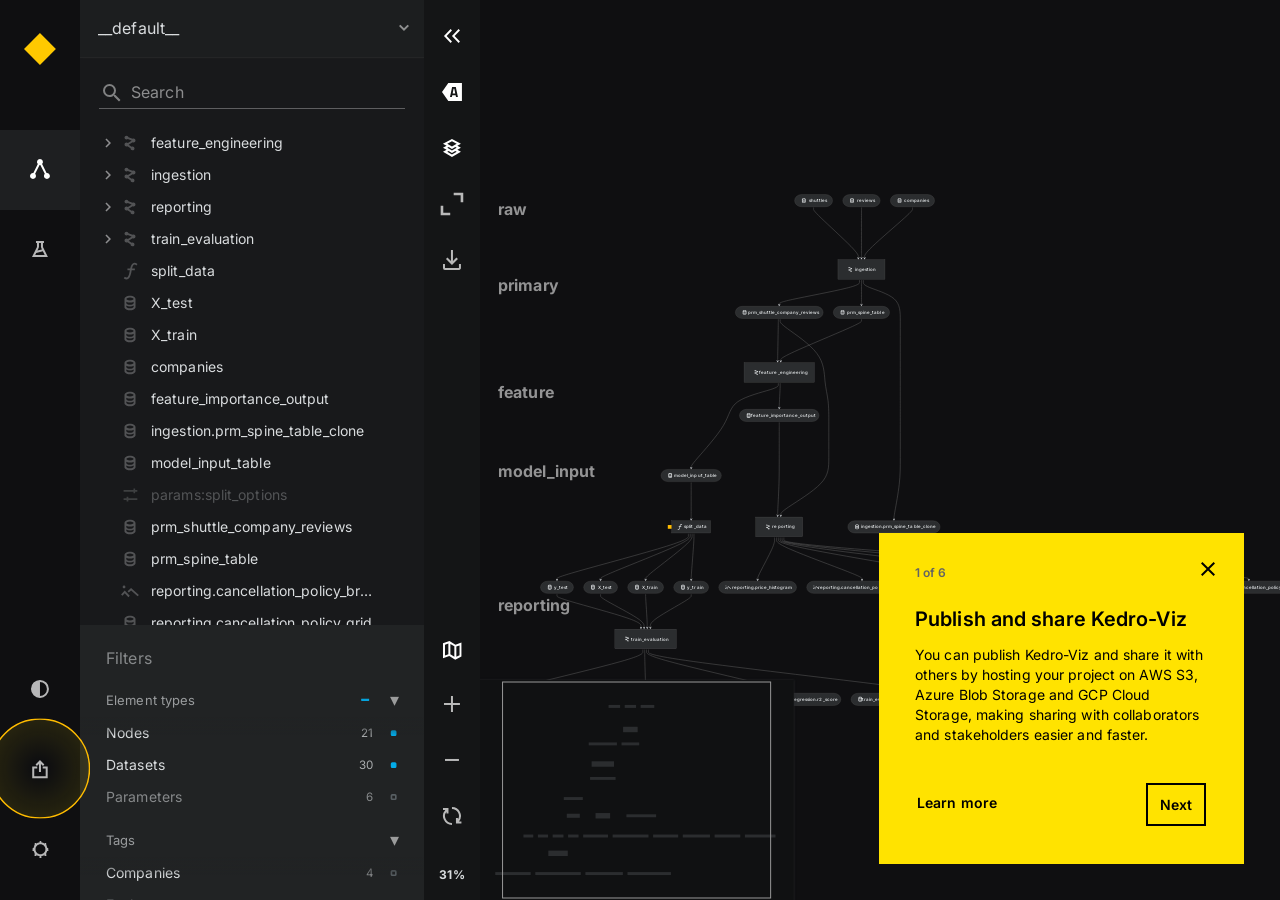
==== commit 1be8da68: "clear-text-2 Signed-off-by: Jitendra Gundaniya <jitendra_gundaniya@mckinsey.com>" ====
--- a/index.html
+++ b/index.html
@@ -1 +1 @@
-<!doctype html><html lang="en"><head><meta charset="utf-8"/><meta name="viewport" content="width=device-width,initial-scale=1,shrink-to-fit=no"/><meta name="theme-color" content="#000000"/><link rel="shortcut icon" href="./favicon.ico"/><title>Kedro-Viz</title><meta name="description" content="Kedro-Viz is an interactive development tool for building data science pipelines with Kedro."/><link rel="preconnect" href="https://fonts.googleapis.com"/><link rel="preconnect" href="https://fonts.gstatic.com" crossorigin/><link href="https://fonts.googleapis.com/css2?family=Inter:wght@400;600&display=swap" rel="stylesheet"/><script defer="defer" src="./static/js/main.639ee716.js"></script><link href="./static/css/main.9ee96c51.css" rel="stylesheet"></head><body><noscript>You need to enable JavaScript to run this app.</noscript><div id="root"></div></body></html>+<!doctype html><html lang="en"><head><meta charset="utf-8"/><meta name="viewport" content="width=device-width,initial-scale=1,shrink-to-fit=no"/><meta name="theme-color" content="#000000"/><link rel="shortcut icon" href="./favicon.ico"/><title>Kedro-Viz</title><meta name="description" content="Kedro-Viz is an interactive development tool for building data science pipelines with Kedro."/><link rel="preconnect" href="https://fonts.googleapis.com"/><link rel="preconnect" href="https://fonts.gstatic.com" crossorigin/><link href="https://fonts.googleapis.com/css2?family=Inter:wght@400;600&display=swap" rel="stylesheet"/><script defer="defer" src="./static/js/main.2a1fda8b.js"></script><link href="./static/css/main.9ee96c51.css" rel="stylesheet"></head><body><noscript>You need to enable JavaScript to run this app.</noscript><div id="root"></div></body></html>
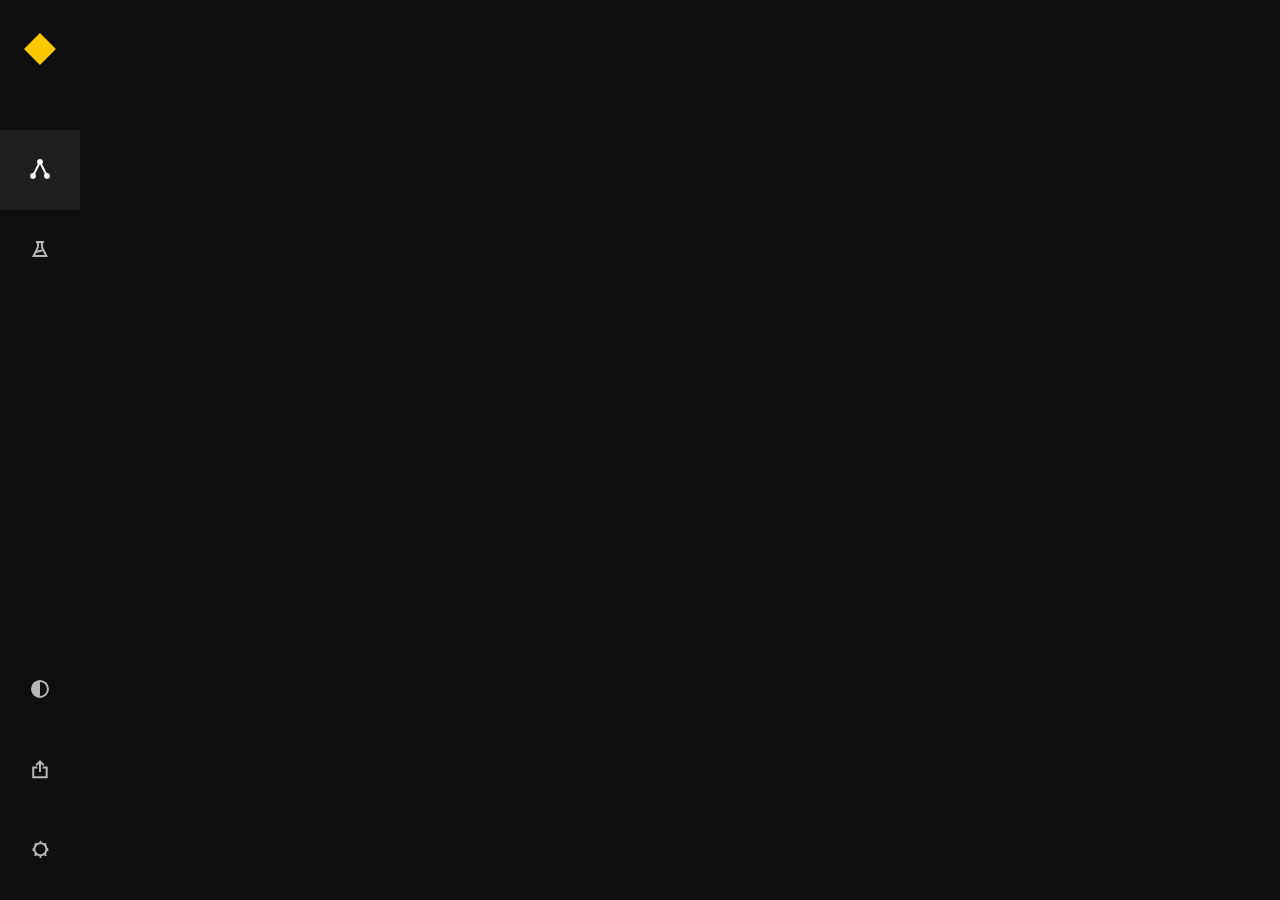
==== commit b80c6f38: "test11 Signed-off-by: Jitendra Gundaniya <jitendra_gundaniya@mckinsey.com>" ====
--- a/index.html
+++ b/index.html
@@ -1 +1 @@
-<!doctype html><html lang="en"><head><meta charset="utf-8"/><meta name="viewport" content="width=device-width,initial-scale=1,shrink-to-fit=no"/><meta name="theme-color" content="#000000"/><link rel="shortcut icon" href="./favicon.ico"/><title>Kedro-Viz</title><meta name="description" content="Kedro-Viz is an interactive development tool for building data science pipelines with Kedro."/><link rel="preconnect" href="https://fonts.googleapis.com"/><link rel="preconnect" href="https://fonts.gstatic.com" crossorigin/><link href="https://fonts.googleapis.com/css2?family=Inter:wght@400;600&display=swap" rel="stylesheet"/><script defer="defer" src="./static/js/main.2a1fda8b.js"></script><link href="./static/css/main.9ee96c51.css" rel="stylesheet"></head><body><noscript>You need to enable JavaScript to run this app.</noscript><div id="root"></div></body></html>+<!doctype html><html lang="en"><head><meta charset="utf-8"/><meta name="viewport" content="width=device-width,initial-scale=1,shrink-to-fit=no"/><meta name="theme-color" content="#000000"/><link rel="shortcut icon" href="./favicon.ico"/><title>Kedro-Viz</title><meta name="description" content="Kedro-Viz is an interactive development tool for building data science pipelines with Kedro."/><link rel="preconnect" href="https://fonts.googleapis.com"/><link rel="preconnect" href="https://fonts.gstatic.com" crossorigin/><link href="https://fonts.googleapis.com/css2?family=Inter:wght@400;600&display=swap" rel="stylesheet"/><script defer="defer" src="./static/js/main.87a56618.js"></script><link href="./static/css/main.9ee96c51.css" rel="stylesheet"></head><body><noscript>You need to enable JavaScript to run this app.</noscript><div id="root"></div></body></html>
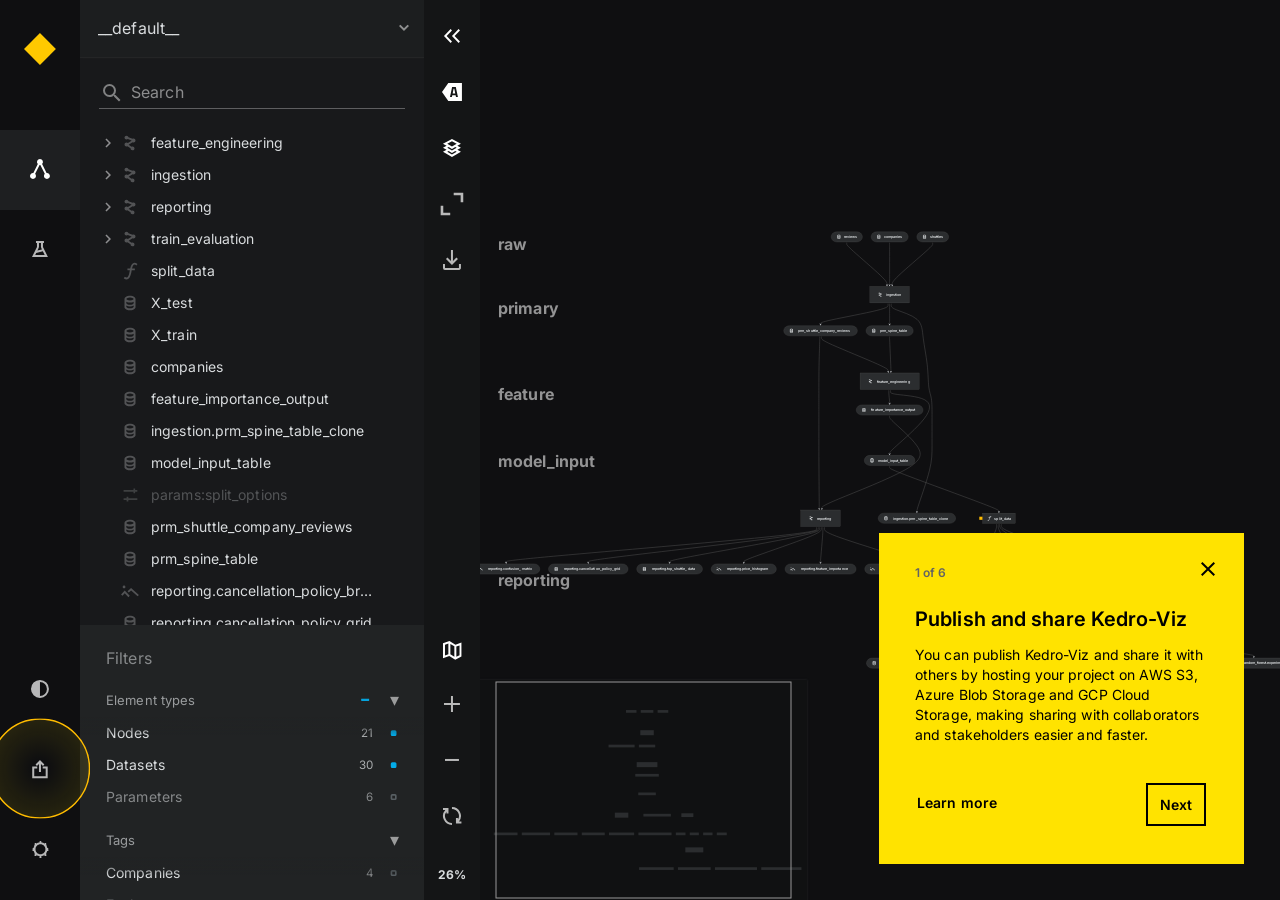
==== commit 15a89eda: "sdfsdfsd Signed-off-by: Jitendra Gundaniya <jitendra_gundaniya@mckinsey.com>" ====
--- a/index.html
+++ b/index.html
@@ -1 +1 @@
-<!doctype html><html lang="en"><head><meta charset="utf-8"/><meta name="viewport" content="width=device-width,initial-scale=1,shrink-to-fit=no"/><meta name="theme-color" content="#000000"/><link rel="shortcut icon" href="./favicon.ico"/><title>Kedro-Viz</title><meta name="description" content="Kedro-Viz is an interactive development tool for building data science pipelines with Kedro."/><link rel="preconnect" href="https://fonts.googleapis.com"/><link rel="preconnect" href="https://fonts.gstatic.com" crossorigin/><link href="https://fonts.googleapis.com/css2?family=Inter:wght@400;600&display=swap" rel="stylesheet"/><script defer="defer" src="./static/js/main.87a56618.js"></script><link href="./static/css/main.9ee96c51.css" rel="stylesheet"></head><body><noscript>You need to enable JavaScript to run this app.</noscript><div id="root"></div></body></html>+<!doctype html><html lang="en"><head><meta charset="utf-8"/><meta name="viewport" content="width=device-width,initial-scale=1,shrink-to-fit=no"/><meta name="theme-color" content="#000000"/><link rel="shortcut icon" href="./favicon.ico"/><title>Kedro-Viz</title><meta name="description" content="Kedro-Viz is an interactive development tool for building data science pipelines with Kedro."/><link rel="preconnect" href="https://fonts.googleapis.com"/><link rel="preconnect" href="https://fonts.gstatic.com" crossorigin/><link href="https://fonts.googleapis.com/css2?family=Inter:wght@400;600&display=swap" rel="stylesheet"/><script defer="defer" src="./static/js/main.2a1fda8b.js"></script><link href="./static/css/main.9ee96c51.css" rel="stylesheet"></head><body><noscript>You need to enable JavaScript to run this app.</noscript><div id="root"></div></body></html>
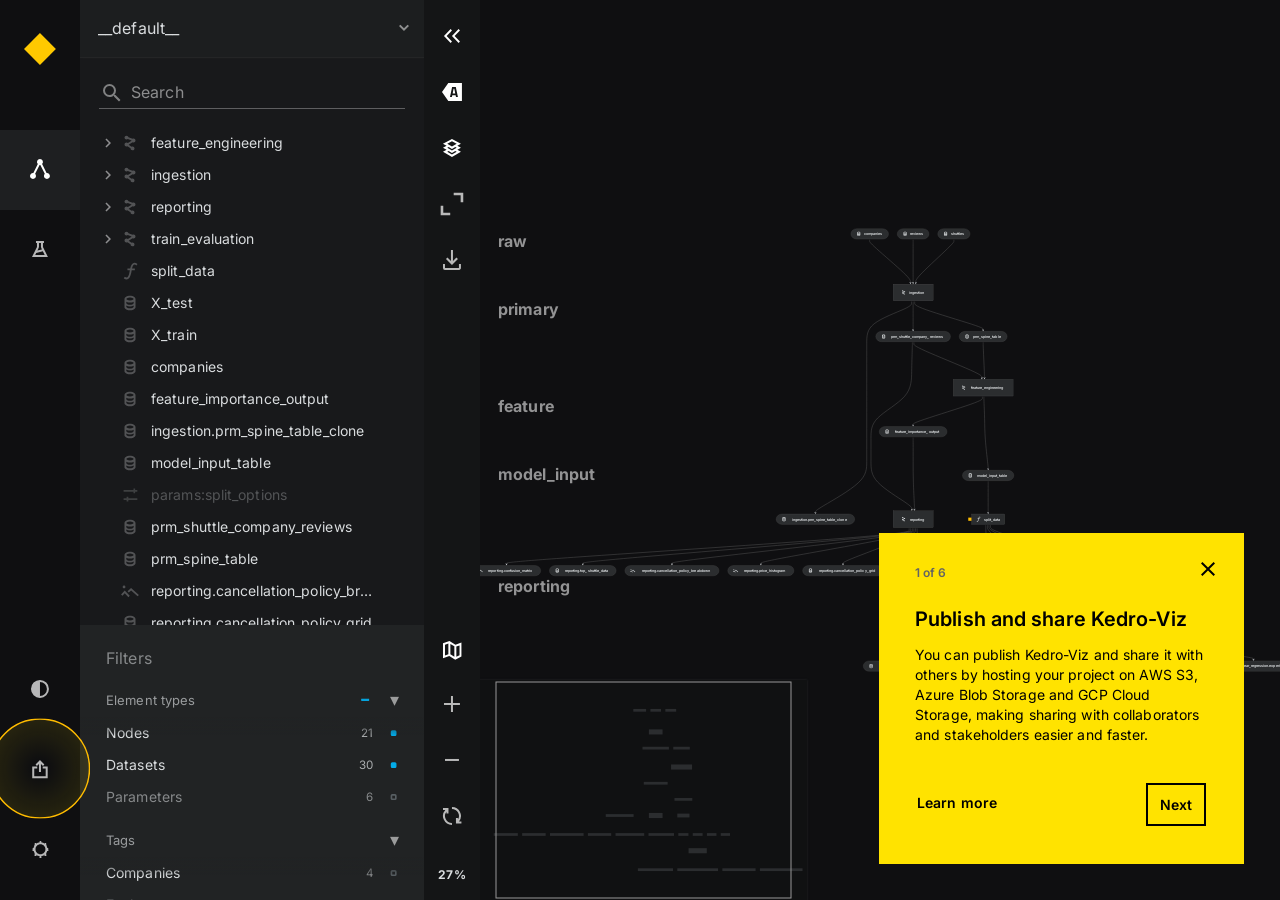
==== commit b7fc8a2c: "ggghghgh Signed-off-by: Jitendra Gundaniya <jitendra_gundaniya@mckinsey.com>" ====
--- a/index.html
+++ b/index.html
@@ -1 +1 @@
-<!doctype html><html lang="en"><head><meta charset="utf-8"/><meta name="viewport" content="width=device-width,initial-scale=1,shrink-to-fit=no"/><meta name="theme-color" content="#000000"/><link rel="shortcut icon" href="./favicon.ico"/><title>Kedro-Viz</title><meta name="description" content="Kedro-Viz is an interactive development tool for building data science pipelines with Kedro."/><link rel="preconnect" href="https://fonts.googleapis.com"/><link rel="preconnect" href="https://fonts.gstatic.com" crossorigin/><link href="https://fonts.googleapis.com/css2?family=Inter:wght@400;600&display=swap" rel="stylesheet"/><script defer="defer" src="./static/js/main.2a1fda8b.js"></script><link href="./static/css/main.9ee96c51.css" rel="stylesheet"></head><body><noscript>You need to enable JavaScript to run this app.</noscript><div id="root"></div></body></html>+<!doctype html><html lang="en"><head><meta charset="utf-8"/><meta name="viewport" content="width=device-width,initial-scale=1,shrink-to-fit=no"/><meta name="theme-color" content="#000000"/><link rel="shortcut icon" href="./favicon.ico"/><title>Kedro-Viz</title><meta name="description" content="Kedro-Viz is an interactive development tool for building data science pipelines with Kedro."/><link rel="preconnect" href="https://fonts.googleapis.com"/><link rel="preconnect" href="https://fonts.gstatic.com" crossorigin/><link href="https://fonts.googleapis.com/css2?family=Inter:wght@400;600&display=swap" rel="stylesheet"/><script defer="defer" src="./static/js/main.9f62fefa.js"></script><link href="./static/css/main.9ee96c51.css" rel="stylesheet"></head><body><noscript>You need to enable JavaScript to run this app.</noscript><div id="root"></div></body></html>
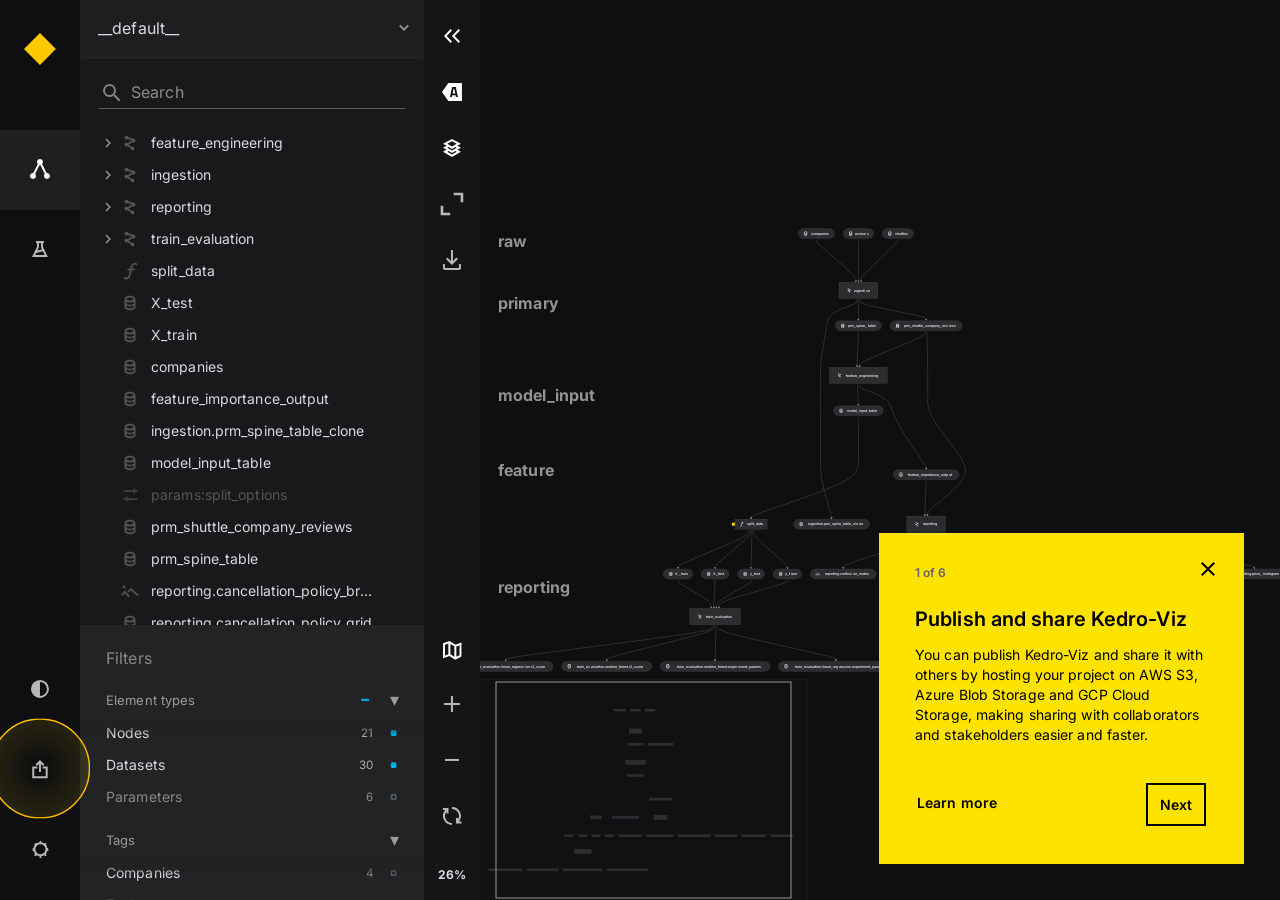
==== commit 896e076c: "hjhjhj Signed-off-by: Jitendra Gundaniya <jitendra_gundaniya@mckinsey.com>" ====
--- a/index.html
+++ b/index.html
@@ -1 +1 @@
-<!doctype html><html lang="en"><head><meta charset="utf-8"/><meta name="viewport" content="width=device-width,initial-scale=1,shrink-to-fit=no"/><meta name="theme-color" content="#000000"/><link rel="shortcut icon" href="./favicon.ico"/><title>Kedro-Viz</title><meta name="description" content="Kedro-Viz is an interactive development tool for building data science pipelines with Kedro."/><link rel="preconnect" href="https://fonts.googleapis.com"/><link rel="preconnect" href="https://fonts.gstatic.com" crossorigin/><link href="https://fonts.googleapis.com/css2?family=Inter:wght@400;600&display=swap" rel="stylesheet"/><script defer="defer" src="./static/js/main.9f62fefa.js"></script><link href="./static/css/main.9ee96c51.css" rel="stylesheet"></head><body><noscript>You need to enable JavaScript to run this app.</noscript><div id="root"></div></body></html>+<!doctype html><html lang="en"><head><meta charset="utf-8"/><meta name="viewport" content="width=device-width,initial-scale=1,shrink-to-fit=no"/><meta name="theme-color" content="#000000"/><link rel="shortcut icon" href="./favicon.ico"/><title>Kedro-Viz</title><meta name="description" content="Kedro-Viz is an interactive development tool for building data science pipelines with Kedro."/><link rel="preconnect" href="https://fonts.googleapis.com"/><link rel="preconnect" href="https://fonts.gstatic.com" crossorigin/><link href="https://fonts.googleapis.com/css2?family=Inter:wght@400;600&display=swap" rel="stylesheet"/><script defer="defer" src="./static/js/main.11596e3b.js"></script><link href="./static/css/main.9ee96c51.css" rel="stylesheet"></head><body><noscript>You need to enable JavaScript to run this app.</noscript><div id="root"></div></body></html>
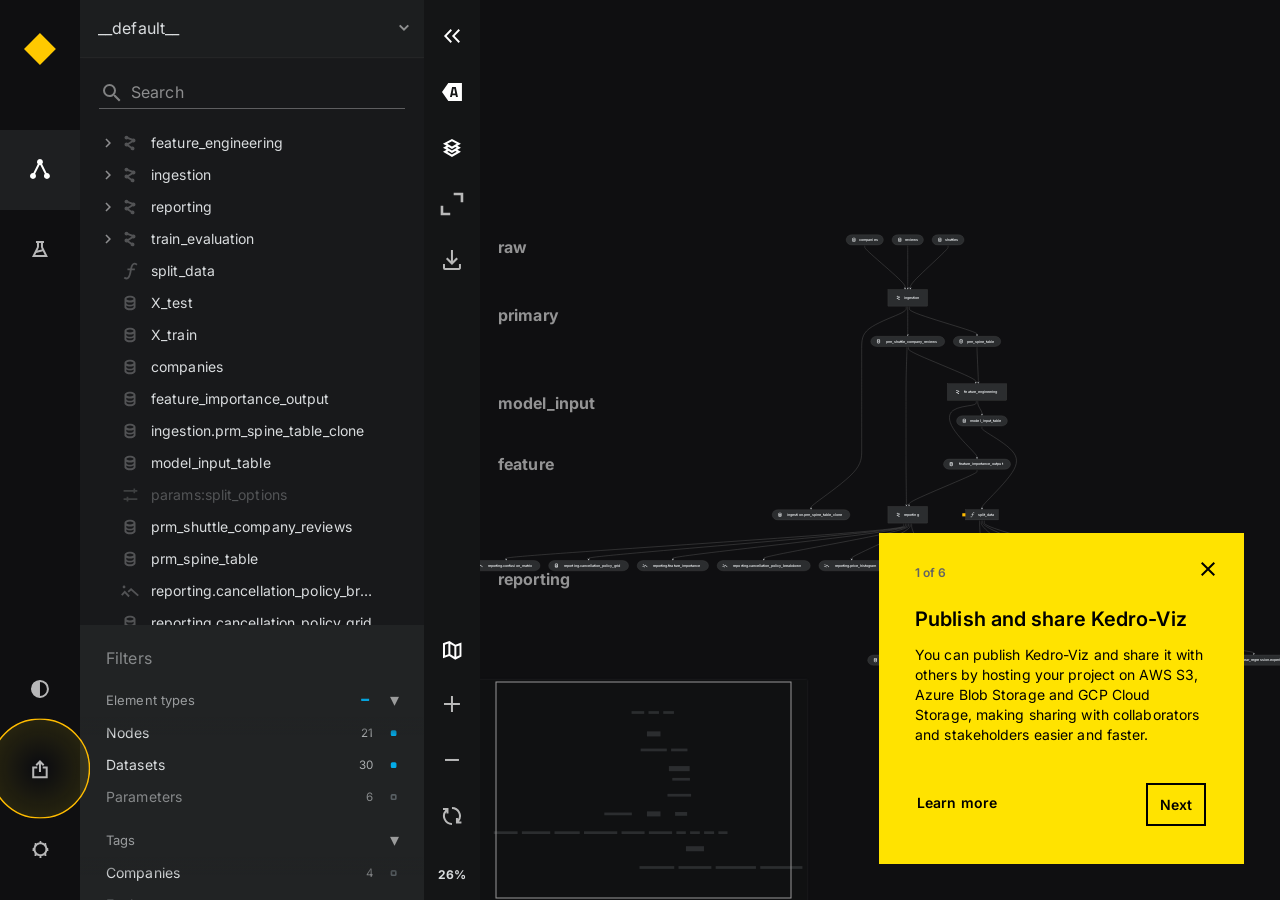
==== commit d8e39ea0: "cpnpst Signed-off-by: Jitendra Gundaniya <jitendra_gundaniya@mckinsey.com>" ====
--- a/index.html
+++ b/index.html
@@ -1 +1 @@
-<!doctype html><html lang="en"><head><meta charset="utf-8"/><meta name="viewport" content="width=device-width,initial-scale=1,shrink-to-fit=no"/><meta name="theme-color" content="#000000"/><link rel="shortcut icon" href="./favicon.ico"/><title>Kedro-Viz</title><meta name="description" content="Kedro-Viz is an interactive development tool for building data science pipelines with Kedro."/><link rel="preconnect" href="https://fonts.googleapis.com"/><link rel="preconnect" href="https://fonts.gstatic.com" crossorigin/><link href="https://fonts.googleapis.com/css2?family=Inter:wght@400;600&display=swap" rel="stylesheet"/><script defer="defer" src="./static/js/main.11596e3b.js"></script><link href="./static/css/main.9ee96c51.css" rel="stylesheet"></head><body><noscript>You need to enable JavaScript to run this app.</noscript><div id="root"></div></body></html>+<!doctype html><html lang="en"><head><meta charset="utf-8"/><meta name="viewport" content="width=device-width,initial-scale=1,shrink-to-fit=no"/><meta name="theme-color" content="#000000"/><link rel="shortcut icon" href="./favicon.ico"/><title>Kedro-Viz</title><meta name="description" content="Kedro-Viz is an interactive development tool for building data science pipelines with Kedro."/><link rel="preconnect" href="https://fonts.googleapis.com"/><link rel="preconnect" href="https://fonts.gstatic.com" crossorigin/><link href="https://fonts.googleapis.com/css2?family=Inter:wght@400;600&display=swap" rel="stylesheet"/><script defer="defer" src="./static/js/main.8e20818e.js"></script><link href="./static/css/main.9ee96c51.css" rel="stylesheet"></head><body><noscript>You need to enable JavaScript to run this app.</noscript><div id="root"></div></body></html>
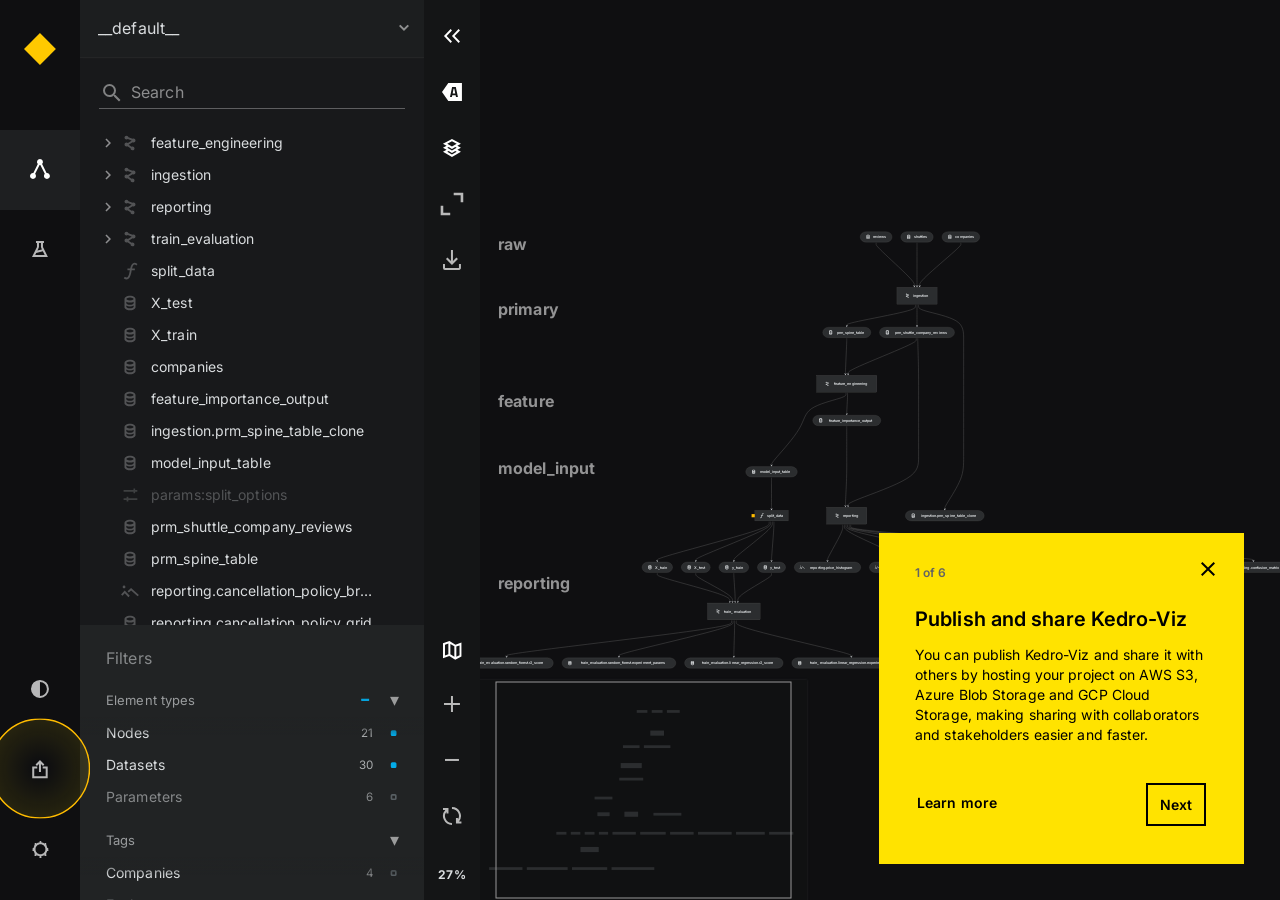
==== commit b1e88b77: "fdfdfdfs Signed-off-by: Jitendra Gundaniya <jitendra_gundaniya@mckinsey.com>" ====
--- a/index.html
+++ b/index.html
@@ -1 +1 @@
-<!doctype html><html lang="en"><head><meta charset="utf-8"/><meta name="viewport" content="width=device-width,initial-scale=1,shrink-to-fit=no"/><meta name="theme-color" content="#000000"/><link rel="shortcut icon" href="./favicon.ico"/><title>Kedro-Viz</title><meta name="description" content="Kedro-Viz is an interactive development tool for building data science pipelines with Kedro."/><link rel="preconnect" href="https://fonts.googleapis.com"/><link rel="preconnect" href="https://fonts.gstatic.com" crossorigin/><link href="https://fonts.googleapis.com/css2?family=Inter:wght@400;600&display=swap" rel="stylesheet"/><script defer="defer" src="./static/js/main.8e20818e.js"></script><link href="./static/css/main.9ee96c51.css" rel="stylesheet"></head><body><noscript>You need to enable JavaScript to run this app.</noscript><div id="root"></div></body></html>+<!doctype html><html lang="en"><head><meta charset="utf-8"/><meta name="viewport" content="width=device-width,initial-scale=1,shrink-to-fit=no"/><meta name="theme-color" content="#000000"/><link rel="shortcut icon" href="./favicon.ico"/><title>Kedro-Viz</title><meta name="description" content="Kedro-Viz is an interactive development tool for building data science pipelines with Kedro."/><link rel="preconnect" href="https://fonts.googleapis.com"/><link rel="preconnect" href="https://fonts.gstatic.com" crossorigin/><link href="https://fonts.googleapis.com/css2?family=Inter:wght@400;600&display=swap" rel="stylesheet"/><script defer="defer" src="./static/js/main.f5f0cf4f.js"></script><link href="./static/css/main.9ee96c51.css" rel="stylesheet"></head><body><noscript>You need to enable JavaScript to run this app.</noscript><div id="root"></div></body></html>
